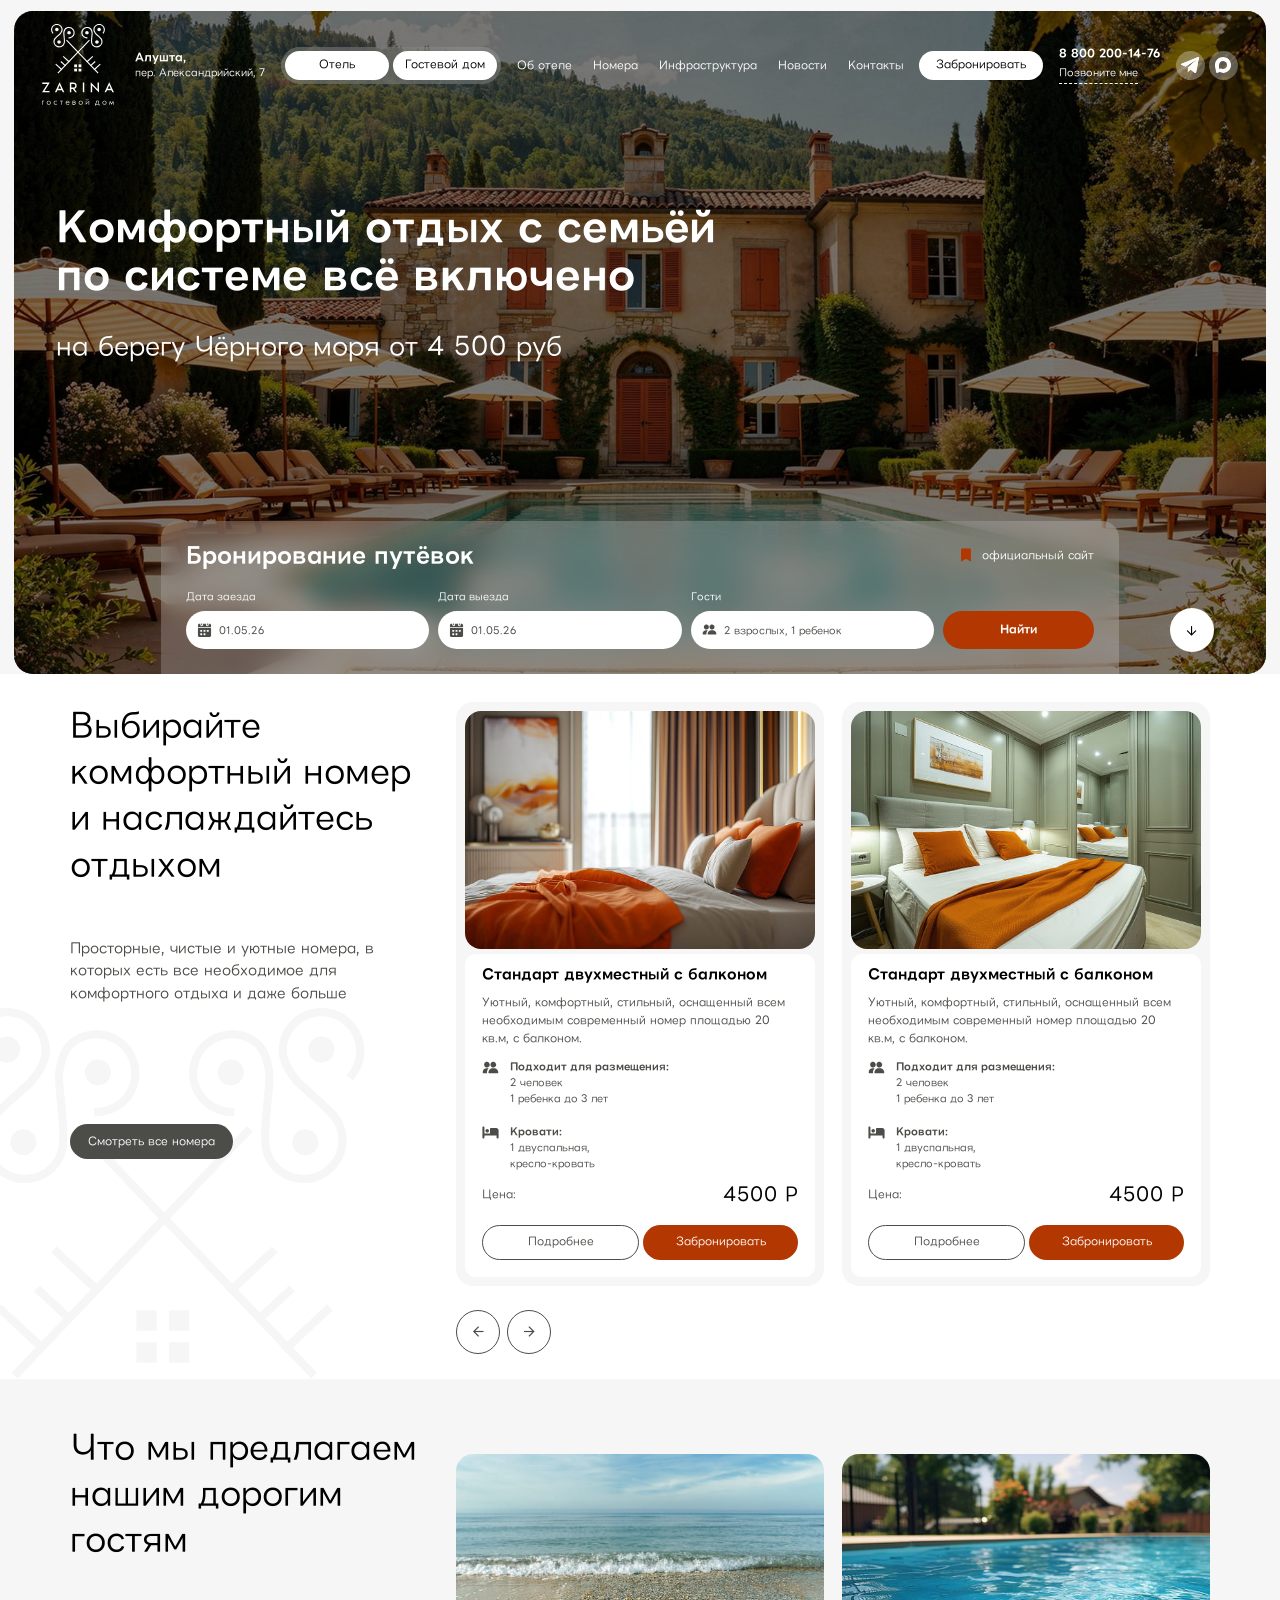
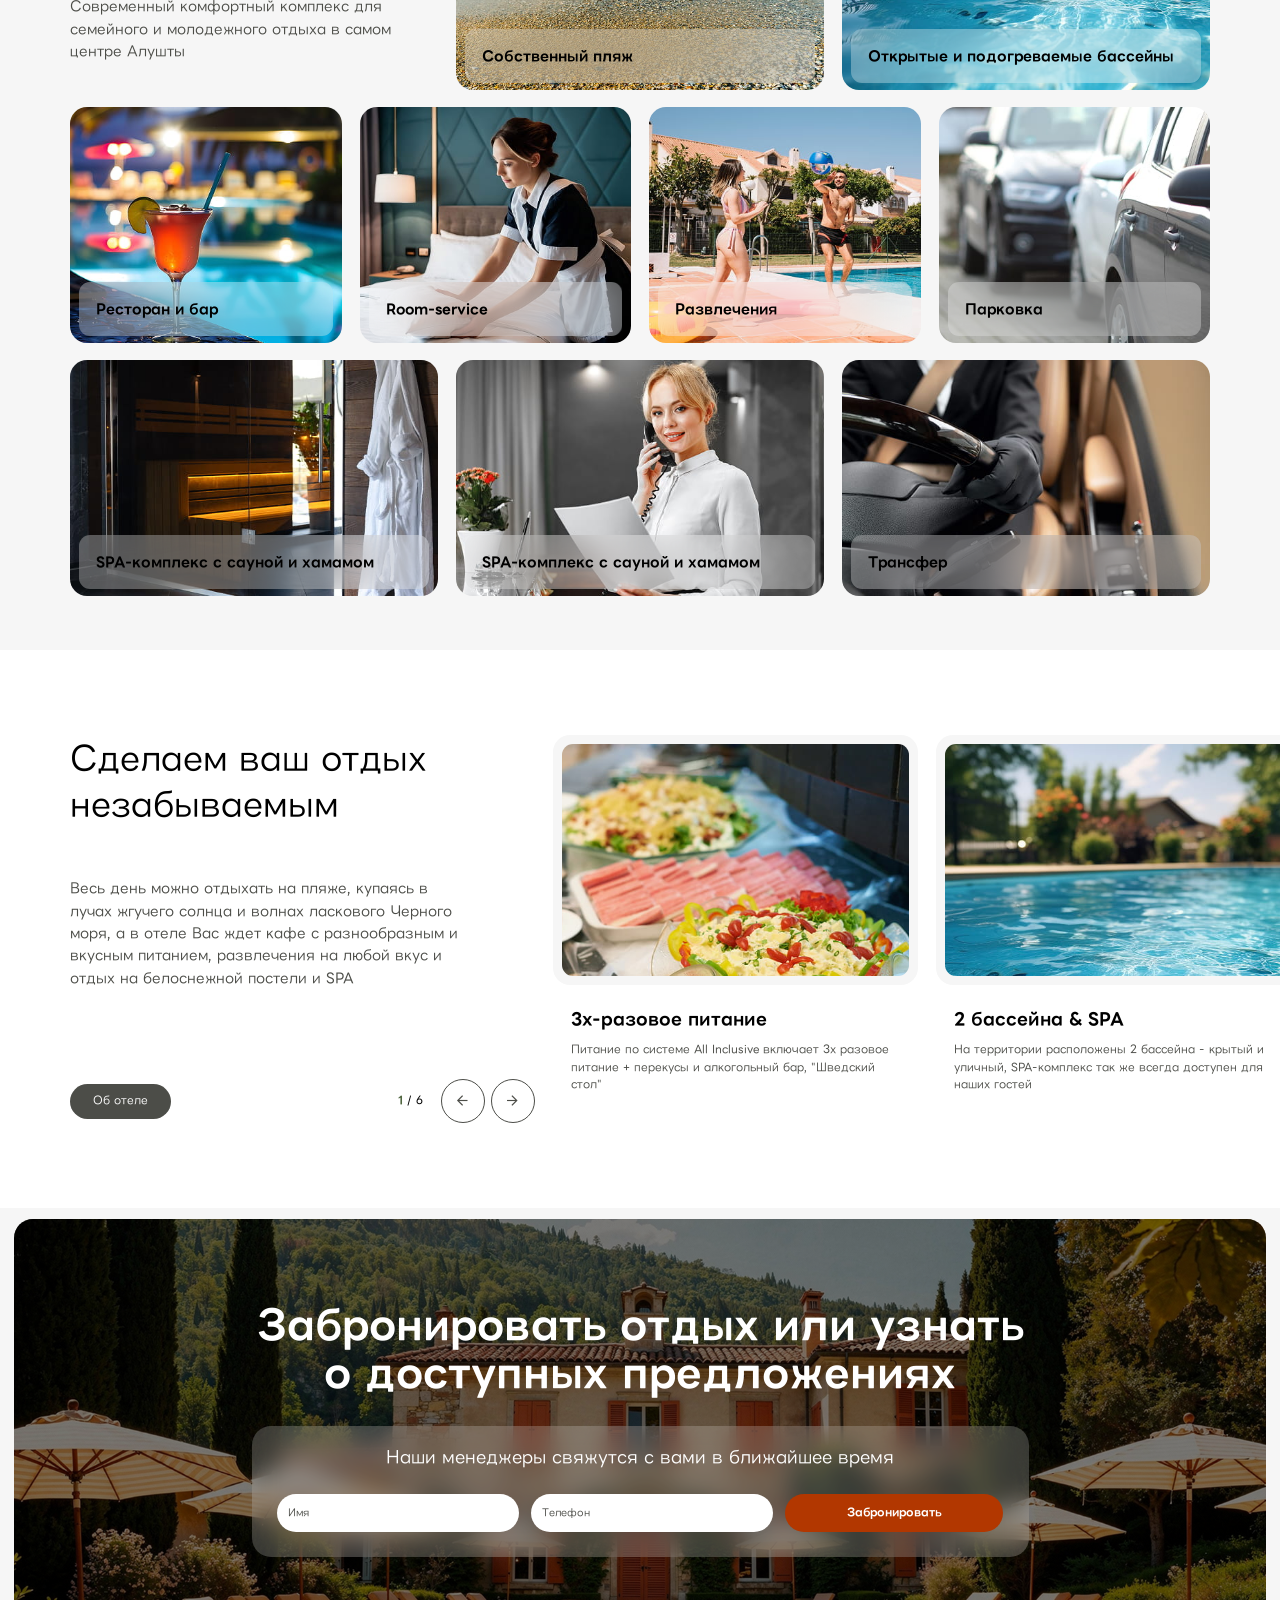
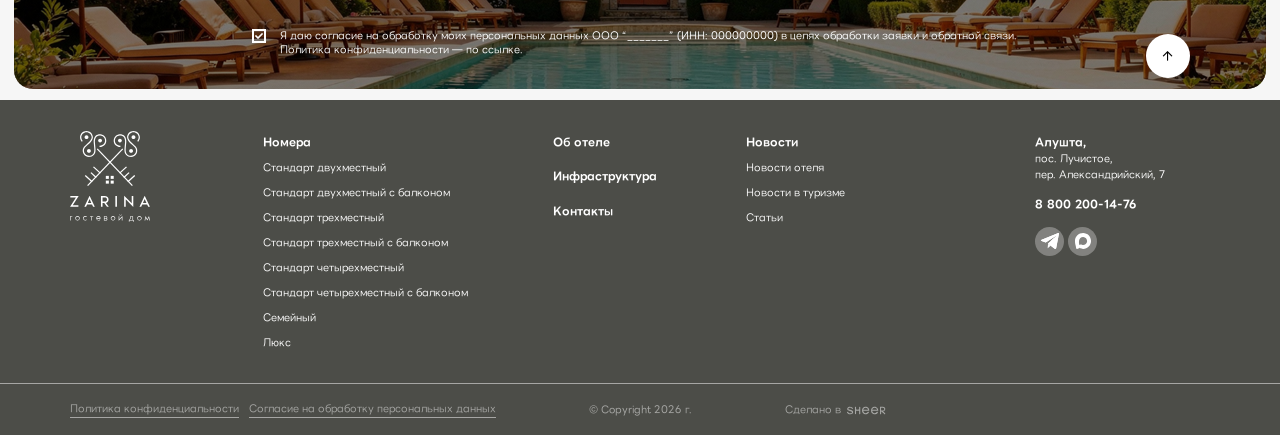
==== index.html @ 9d31c181 "Add files via upload" ====
<!DOCTYPE html>
<!--[if lt IE 7]><html lang="ru" class="lt-ie9 lt-ie8 lt-ie7"><![endif]-->
<!--[if IE 7]><html lang="ru" class="lt-ie9 lt-ie8"><![endif]-->
<!--[if IE 8]><html lang="ru" class="lt-ie9"><![endif]-->
<!--[if gt IE 8]><!-->
<html lang="ru">
<!--<![endif]-->
<head>
	<meta charset="utf-8" />
	<title>Заголовок</title>
	<meta http-equiv="X-UA-Compatible" content="IE=edge" />
	<meta name="viewport" content="width=device-width, initial-scale=1, maximum-scale=1">
	<meta name="format-detection" content="telephone=no" />
	<link rel="shortcut icon" href="favicon.png" />
	<link rel="stylesheet" href="libs/bootstrap/bootstrap-grid.css" />
	<link rel="stylesheet" href="libs/fontawesome-free-5.12.0-web/css/all.min.css" />
	<link rel="stylesheet" href="libs/fancybox-master/dist/jquery.fancybox.min.css" />
	<link rel="stylesheet" href="libs/datetimepicker/jquery.datetimepicker.min.css" />
	<link rel="stylesheet" href="libs/slick-1.5.9/slick/slick.css" />
	<link rel="stylesheet" href="css/fonts.css" />
	<link rel="stylesheet" href="css/main.css?ver=1.1" />
	<link rel="stylesheet" href="css/media.css?ver=1.1" />
</head>
<body>

	<div class="wrapper">

		<header class="header default">
			<div class="container-fluid">
				<div class="header__wrapper">
					<div class="sandwich">
						<div class="sw-topper"></div>
						<div class="sw-bottom"></div>
						<div class="sw-footer"></div>
					</div>
					<div class="header__left">
						<a href="#" class="logo">
							<img src="img/logo.svg" alt="alt">
						</a>
						<div class="header__location"><strong>Алушта,</strong> пер. Александрийский, 7</div>
					</div>
					<div class="header__buttons">
						<a href="#" class="btn-main btn-main--light">Отель</a>
						<a href="#" class="btn-main btn-main--light">Гостевой дом</a>
					</div>
					<nav class="menu">
						<ul class="menu__list">
							<li><a href="#">Об отеле</a></li>
							<li><a href="#">Номера</a></li>
							<li><a href="#">Инфраструктура</a></li>
							<li><a href="#">Новости</a></li>
							<li><a href="#">Контакты</a></li>
						</ul>
					</nav>
					<a href="#" class="btn-main btn-main--light">Забронировать</a>
					<div class="header__contacts">
						<a href="tel:+88002001476" class="phone-main">8 800 200-14-76</a>
						<a href="#" class="link-page">Позвоните мне</a>
					</div>
					<ul class="socials-list">
						<li><a href="#" target="_blank"><img src="img/tg.svg" alt="alt"></a></li>
						<li><a href="#" target="_blank"><img src="img/max.svg" alt="alt"></a></li>
					</ul>
					<a href="tel:+88002001476" class="phone-mobile"><i class="fal fa-phone-alt"></i></a>
				</div>
			</div>
			<div class="menu-mobile">
				<div class="header__buttons">
					<a href="#" class="btn-main btn-main--light">Отель</a>
					<a href="#" class="btn-main btn-main--light">Гостевой дом</a>
				</div>
				<nav class="menu">
					<ul class="menu__list">
						<li><a href="#">Об отеле</a></li>
						<li><a href="#">Номера</a></li>
						<li><a href="#">Инфраструктура</a></li>
						<li><a href="#">Новости</a></li>
						<li><a href="#">Контакты</a></li>
					</ul>
				</nav>
				<a href="#" class="btn-main">Забронировать</a>
				<div class="header__contacts">
					<a href="tel:+88002001476" class="phone-main">8 800 200-14-76</a>
					<a href="#" class="link-page">Позвоните мне</a>
				</div>
				<ul class="socials-list">
					<li><a href="#" target="_blank"><img src="img/tg.svg" alt="alt"></a></li>
					<li><a href="#" target="_blank"><img src="img/max.svg" alt="alt"></a></li>
				</ul>
				<div class="header__location"><strong>Алушта,</strong> пер. Александрийский, 7</div>
			</div>
		</header>

		<section class="billbord">
			<div class="container-fluid">
				<div class="billbord__content">
					<h1 class="billbord__title">Комфортный отдых с семьёй по системе всё включено</h1>
					<h2 class="billbord__descr">на берегу Чёрного моря от 4 500 руб</h2>
				</div>
			</div>
			<div class="form-booking">
				<div class="form-booking__head">
					<div class="form-booking__title">Бронирование путёвок</div>
					<div class="form-booking__official"><i class="fas fa-bookmark"></i> официальный сайт</div>
				</div>
				<form>
					<div class="form-booking__line">
						<div class="item-form item-form--date">
							<div class="item-form__title">Дата заезда</div>
							<input type="text" id="date-start" placeholder="01.05.26">
						</div>
						<div class="item-form item-form--date">
							<div class="item-form__title">Дата выезда</div>
							<input type="text" id="date-end" placeholder="01.05.26">
						</div>
						<div class="item-form item-form--people">
							<div class="item-form__title">Гости</div>
							<input type="text" placeholder="2 взрослых, 1 ребенок">
						</div>
						<input type="submit" class="btn-main" value="Найти">
					</div>
				</form>
				<div class="scroll-down"><i class="far fa-arrow-down"></i></div>
			</div>
		</section>

		<section class="catalog">
			<div class="container">
				<div class="row">
					<div class="col-lg-4">
						<h2 class="title-section">Выбирайте комфортный номер и наслаждайтесь отдыхом</h2>
						<div class="descr-section">Просторные, чистые и уютные номера, в которых есть все необходимое для комфортного отдыха и даже больше</div>
						<a href="#" class="btn-main btn-main--dark">Смотреть все номера</a>
					</div>
					<div class="col-lg-8">
						<div class="slider-catalog">
							<div>
								<div class="item-catalog">
									<a href="#" class="item-catalog__image">
										<img src="img/catalog1.jpg" alt="alt">
									</a>
									<div class="item-catalog__content">
										<a href="#" class="item-catalog__title">Стандарт двухместный с балконом</a>
										<div class="item-catalog__text">
											<p>Уютный, комфортный, стильный, оснащенный всем необходимым современный номер площадью 20 кв.м, с балконом. </p>
										</div>
										<div class="properties">
											<div class="properties__item">
												<div class="properties__item-icon">
													<img src="img/people.svg" alt="alt">
												</div>
												<div class="properties__item-content">
													<p><strong>Подходит для размещения:</strong></p>
													<p>2 человек</p>
													<p>1 ребенка до 3 лет</p>
												</div>
											</div>
											<div class="properties__item">
												<div class="properties__item-icon">
													<img src="img/bed.svg" alt="alt">
												</div>
												<div class="properties__item-content">
													<p><strong>Кровати:</strong></p>
													<p>1 двуспальная, кресло-кровать</p>
												</div>
											</div>
										</div>
										<div class="item-catalog__prices">
											<p>Цена:</p>
											<div class="price-main">4500 Р</div>
										</div>
										<div class="item-catalog__buttons">
											<a href="#" class="btn-main btn-main--border">Подробнее</a>
											<a href="#" class="btn-main">Забронировать</a>
										</div>
									</div>
								</div>
							</div>
							<div>
								<div class="item-catalog">
									<a href="#" class="item-catalog__image">
										<img src="img/catalog2.jpg" alt="alt">
									</a>
									<div class="item-catalog__content">
										<a href="#" class="item-catalog__title">Стандарт двухместный с балконом</a>
										<div class="item-catalog__text">
											<p>Уютный, комфортный, стильный, оснащенный всем необходимым современный номер площадью 20 кв.м, с балконом. </p>
										</div>
										<div class="properties">
											<div class="properties__item">
												<div class="properties__item-icon">
													<img src="img/people.svg" alt="alt">
												</div>
												<div class="properties__item-content">
													<p><strong>Подходит для размещения:</strong></p>
													<p>2 человек</p>
													<p>1 ребенка до 3 лет</p>
												</div>
											</div>
											<div class="properties__item">
												<div class="properties__item-icon">
													<img src="img/bed.svg" alt="alt">
												</div>
												<div class="properties__item-content">
													<p><strong>Кровати:</strong></p>
													<p>1 двуспальная, кресло-кровать</p>
												</div>
											</div>
										</div>
										<div class="item-catalog__prices">
											<p>Цена:</p>
											<div class="price-main">4500 Р</div>
										</div>
										<div class="item-catalog__buttons">
											<a href="#" class="btn-main btn-main--border">Подробнее</a>
											<a href="#" class="btn-main">Забронировать</a>
										</div>
									</div>
								</div>
							</div>
							<div>
								<div class="item-catalog">
									<a href="#" class="item-catalog__image">
										<img src="img/catalog1.jpg" alt="alt">
									</a>
									<div class="item-catalog__content">
										<a href="#" class="item-catalog__title">Стандарт двухместный с балконом</a>
										<div class="item-catalog__text">
											<p>Уютный, комфортный, стильный, оснащенный всем необходимым современный номер площадью 20 кв.м, с балконом. </p>
										</div>
										<div class="properties">
											<div class="properties__item">
												<div class="properties__item-icon">
													<img src="img/people.svg" alt="alt">
												</div>
												<div class="properties__item-content">
													<p><strong>Подходит для размещения:</strong></p>
													<p>2 человек</p>
													<p>1 ребенка до 3 лет</p>
												</div>
											</div>
											<div class="properties__item">
												<div class="properties__item-icon">
													<img src="img/bed.svg" alt="alt">
												</div>
												<div class="properties__item-content">
													<p><strong>Кровати:</strong></p>
													<p>1 двуспальная, кресло-кровать</p>
												</div>
											</div>
										</div>
										<div class="item-catalog__prices">
											<p>Цена:</p>
											<div class="price-main">4500 Р</div>
										</div>
										<div class="item-catalog__buttons">
											<a href="#" class="btn-main btn-main--border">Подробнее</a>
											<a href="#" class="btn-main">Забронировать</a>
										</div>
									</div>
								</div>
							</div>
							<div>
								<div class="item-catalog">
									<a href="#" class="item-catalog__image">
										<img src="img/catalog2.jpg" alt="alt">
									</a>
									<div class="item-catalog__content">
										<a href="#" class="item-catalog__title">Стандарт двухместный с балконом</a>
										<div class="item-catalog__text">
											<p>Уютный, комфортный, стильный, оснащенный всем необходимым современный номер площадью 20 кв.м, с балконом. </p>
										</div>
										<div class="properties">
											<div class="properties__item">
												<div class="properties__item-icon">
													<img src="img/people.svg" alt="alt">
												</div>
												<div class="properties__item-content">
													<p><strong>Подходит для размещения:</strong></p>
													<p>2 человек</p>
													<p>1 ребенка до 3 лет</p>
												</div>
											</div>
											<div class="properties__item">
												<div class="properties__item-icon">
													<img src="img/bed.svg" alt="alt">
												</div>
												<div class="properties__item-content">
													<p><strong>Кровати:</strong></p>
													<p>1 двуспальная, кресло-кровать</p>
												</div>
											</div>
										</div>
										<div class="item-catalog__prices">
											<p>Цена:</p>
											<div class="price-main">4500 Р</div>
										</div>
										<div class="item-catalog__buttons">
											<a href="#" class="btn-main btn-main--border">Подробнее</a>
											<a href="#" class="btn-main">Забронировать</a>
										</div>
									</div>
								</div>
							</div>
						</div>
					</div>
				</div>
			</div>
		</section>

		<section class="services">
			<div class="container">
				<div class="row row--main">
					<div class="col-lg-4">
						<h2 class="title-section">Что мы предлагаем нашим дорогим гостям</h2>
						<div class="descr-section">Современный комфортный комплекс для семейного и молодежного отдыха в самом центре Алушты</div>
					</div>
					<div class="col-lg-4">
						<div class="item-service">
							<div class="item-service__image">
								<img src="img/service1.jpg" alt="alt">
							</div>
							<div class="item-service__content">
								<div class="item-service__title">Собственный пляж</div>
								<div class="item-service__text">
									<p>Отель расположен на первой береговой линии и имеет благоустроенный пляж, на котором вы найдете всё для комфортного отдыха: зонтики, шезлонги, душ, туалеты, раздевалки, Wi-Fi, трансфер до пляжа</p>
								</div>
							</div>
						</div>
					</div>
					<div class="col-lg-4">
						<div class="item-service">
							<div class="item-service__image">
								<img src="img/service2.jpg" alt="alt">
							</div>
							<div class="item-service__content">
								<div class="item-service__title">Открытые и подогреваемые бассейны</div>
								<div class="item-service__text">
									<p>Отель расположен на первой береговой линии и имеет благоустроенный пляж, на котором вы найдете всё для комфортного отдыха: зонтики, шезлонги, душ, туалеты, раздевалки, Wi-Fi, трансфер до пляжа</p>
								</div>
							</div>
						</div>
					</div>
					<div class="col-lg-3">
						<div class="item-service">
							<div class="item-service__image">
								<img src="img/service3.jpg" alt="alt">
							</div>
							<div class="item-service__content">
								<div class="item-service__title">Ресторан и бар</div>
								<div class="item-service__text">
									<p>Отель расположен на первой береговой линии и имеет благоустроенный пляж, на котором вы найдете всё для комфортного отдыха: зонтики, шезлонги, душ, туалеты, раздевалки, Wi-Fi, трансфер до пляжа</p>
								</div>
							</div>
						</div>
					</div>
					<div class="col-lg-3">
						<div class="item-service">
							<div class="item-service__image">
								<img src="img/service4.jpg" alt="alt">
							</div>
							<div class="item-service__content">
								<div class="item-service__title">Room-service</div>
								<div class="item-service__text">
									<p>Отель расположен на первой береговой линии и имеет благоустроенный пляж, на котором вы найдете всё для комфортного отдыха: зонтики, шезлонги, душ, туалеты, раздевалки, Wi-Fi, трансфер до пляжа</p>
								</div>
							</div>
						</div>
					</div>
					<div class="col-lg-3">
						<div class="item-service">
							<div class="item-service__image">
								<img src="img/service5.jpg" alt="alt">
							</div>
							<div class="item-service__content">
								<div class="item-service__title">Развлечения</div>
								<div class="item-service__text">
									<p>Отель расположен на первой береговой линии и имеет благоустроенный пляж, на котором вы найдете всё для комфортного отдыха: зонтики, шезлонги, душ, туалеты, раздевалки, Wi-Fi, трансфер до пляжа</p>
								</div>
							</div>
						</div>
					</div>
					<div class="col-lg-3">
						<div class="item-service">
							<div class="item-service__image">
								<img src="img/service6.jpg" alt="alt">
							</div>
							<div class="item-service__content">
								<div class="item-service__title">Парковка</div>
								<div class="item-service__text">
									<p>Отель расположен на первой береговой линии и имеет благоустроенный пляж, на котором вы найдете всё для комфортного отдыха: зонтики, шезлонги, душ, туалеты, раздевалки, Wi-Fi, трансфер до пляжа</p>
								</div>
							</div>
						</div>
					</div>
					<div class="col-lg-4">
						<div class="item-service">
							<div class="item-service__image">
								<img src="img/service7.jpg" alt="alt">
							</div>
							<div class="item-service__content">
								<div class="item-service__title">SPA-комплекс с сауной и хамамом</div>
								<div class="item-service__text">
									<p>Отель расположен на первой береговой линии и имеет благоустроенный пляж, на котором вы найдете всё для комфортного отдыха: зонтики, шезлонги, душ, туалеты, раздевалки, Wi-Fi, трансфер до пляжа</p>
								</div>
							</div>
						</div>
					</div>
					<div class="col-lg-4">
						<div class="item-service">
							<div class="item-service__image">
								<img src="img/service8.jpg" alt="alt">
							</div>
							<div class="item-service__content">
								<div class="item-service__title">SPA-комплекс с сауной и хамамом</div>
								<div class="item-service__text">
									<p>Отель расположен на первой береговой линии и имеет благоустроенный пляж, на котором вы найдете всё для комфортного отдыха: зонтики, шезлонги, душ, туалеты, раздевалки, Wi-Fi, трансфер до пляжа</p>
								</div>
							</div>
						</div>
					</div>
					<div class="col-lg-4">
						<div class="item-service">
							<div class="item-service__image">
								<img src="img/service9.jpg" alt="alt">
							</div>
							<div class="item-service__content">
								<div class="item-service__title">Трансфер</div>
								<div class="item-service__text">
									<p>Отель расположен на первой береговой линии и имеет благоустроенный пляж, на котором вы найдете всё для комфортного отдыха: зонтики, шезлонги, душ, туалеты, раздевалки, Wi-Fi, трансфер до пляжа</p>
								</div>
							</div>
						</div>
					</div>
				</div>
			</div>
		</section>

		<section class="about">
			<div class="container">
				<div class="row">
					<div class="col-lg-5">
						<div class="about__content">
							<h2 class="title-section">Сделаем ваш отдых незабываемым</h2>
							<div class="descr-section">Весь день можно отдыхать на пляже, купаясь в лучах жгучего солнца и волнах ласкового Черного моря, а в отеле Вас ждет кафе с разнообразным и вкусным питанием, развлечения на любой вкус и отдых на белоснежной постели и SPA</div>
						</div>
						<div class="about__bottom">
							<a href="#" class="btn-main btn-main--dark">Об отеле</a>
							<div class="slider-count-about"></div>
							<div class="slider-controls-about"></div>
						</div>
					</div>
					<div class="col-lg-7">
						<div class="slider-about">
							<div>
								<div class="item-about">
									<div class="item-about__top">
										<div class="item-about__image">
											<img src="img/about1.jpg" alt="alt">
										</div>
									</div>
									<div class="item-about__content">
										<div class="item-about__title">3х-разовое питание</div>
										<p>Питание по системе All Inclusive включает 3х разовое питание + перекусы и алкогольный бар, "Шведский стол"</p>
									</div>
								</div>
							</div>
							<div>
								<div class="item-about">
									<div class="item-about__top">
										<div class="item-about__image">
											<img src="img/about2.jpg" alt="alt">
										</div>
									</div>
									<div class="item-about__content">
										<div class="item-about__title">2 бассейна & SPA</div>
										<p>На территории расположены 2 бассейна - крытый и уличный, SPA-комплекс так же всегда доступен для наших гостей</p>
									</div>
								</div>
							</div>
							<div>
								<div class="item-about">
									<div class="item-about__top">
										<div class="item-about__image">
											<img src="img/about1.jpg" alt="alt">
										</div>
									</div>
									<div class="item-about__content">
										<div class="item-about__title">3х-разовое питание</div>
										<p>Питание по системе All Inclusive включает 3х разовое питание + перекусы и алкогольный бар, "Шведский стол"</p>
									</div>
								</div>
							</div>
							<div>
								<div class="item-about">
									<div class="item-about__top">
										<div class="item-about__image">
											<img src="img/about2.jpg" alt="alt">
										</div>
									</div>
									<div class="item-about__content">
										<div class="item-about__title">2 бассейна & SPA</div>
										<p>На территории расположены 2 бассейна - крытый и уличный, SPA-комплекс так же всегда доступен для наших гостей</p>
									</div>
								</div>
							</div>
							<div>
								<div class="item-about">
									<div class="item-about__top">
										<div class="item-about__image">
											<img src="img/about1.jpg" alt="alt">
										</div>
									</div>
									<div class="item-about__content">
										<div class="item-about__title">3х-разовое питание</div>
										<p>Питание по системе All Inclusive включает 3х разовое питание + перекусы и алкогольный бар, "Шведский стол"</p>
									</div>
								</div>
							</div>
							<div>
								<div class="item-about">
									<div class="item-about__top">
										<div class="item-about__image">
											<img src="img/about2.jpg" alt="alt">
										</div>
									</div>
									<div class="item-about__content">
										<div class="item-about__title">2 бассейна & SPA</div>
										<p>На территории расположены 2 бассейна - крытый и уличный, SPA-комплекс так же всегда доступен для наших гостей</p>
									</div>
								</div>
							</div>
						</div>
					</div>
				</div>
			</div>
		</section>

		<section class="consultation">
			<div class="container">
				<div class="consultation__content">
					<h2 class="consultation__title">Забронировать отдых или узнать о доступных предложениях</h2>
					<form>
						<div class="consultation__form">
							<div class="consultation__form-title">Наши менеджеры свяжутся с вами в ближайшее время</div>
							<div class="consultation__form-line">
								<div class="item-form">
									<input type="text" placeholder="Имя" required>
								</div>
								<div class="item-form">
									<input type="tel" placeholder="Телефон" class="input-phone" inputmode="numeric" required>
								</div>
								<input type="submit" value="Забронировать" class="btn-main">
							</div>
						</div>
						<div class="checkbox">
							<label>
								<input type="checkbox" checked required />
								<span>Я даю согласие на обработку моих персональных данных ООО “_______” (ИНН: 000000000) в целях обработки заявки и обратной связи. Политика конфиденциальности — <a href="#">по ссылке</a>.</span>
							</label>
						</div>
					</form>
				</div>
			</div>
			<div class="scroll-up"><i class="far fa-arrow-up"></i></div>
		</section>

		<footer class="footer">
			<div class="container">
				<div class="row">
					<div class="col-lg-2">
						<a href="#" class="logo">
							<img src="img/logo.svg" alt="alt">
						</a>
					</div>
					<div class="col-lg-3">
						<div class="footer__title">Номера <i class="far fa-chevron-down"></i></div>
						<div class="footer__content">
							<ul class="footer__nav">
								<li><a href="#">Стандарт двухместный</a></li>
								<li><a href="#">Стандарт двухместный с балконом</a></li>
								<li><a href="#">Стандарт трехместный</a></li>
								<li><a href="#">Стандарт трехместный с балконом</a></li>
								<li><a href="#">Стандарт четырехместный</a></li>
								<li><a href="#">Стандарт четырехместный с балконом</a></li>
								<li><a href="#">Семейный</a></li>
								<li><a href="#">Люкс</a></li>
							</ul>
						</div>
					</div>
					<div class="col-lg-2">
						<ul class="footer__nav footer__nav--big">
							<li><a href="#">Об отеле</a></li>
							<li><a href="#">Инфраструктура</a></li>
							<li><a href="#">Контакты</a></li>
						</ul>
					</div>
					<div class="col-lg-3">
						<div class="footer__title">Новости <i class="far fa-chevron-down"></i></div>
						<div class="footer__content">
							<ul class="footer__nav">
								<li><a href="#">Новости отеля</a></li>
								<li><a href="#">Новости в туризме</a></li>
								<li><a href="#">Статьи</a></li>
							</ul>
						</div>
					</div>
					<div class="col-lg-2">
						<div class="footer__location"><strong>Алушта,</strong> пос. Лучистое, <br>пер. Александрийский, 7</div>
						<a href="tel:+88002001476" class="phone-main">8 800 200-14-76</a>
						<ul class="socials-list">
							<li><a href="#" target="_blank"><img src="img/tg.svg" alt="alt"></a></li>
							<li><a href="#" target="_blank"><img src="img/max.svg" alt="alt"></a></li>
						</ul>
					</div>
				</div>
			</div>
			<div class="footer__bottom">
				<div class="container">
					<div class="footer__wrapper">
						<div class="footer__links">
							<a href="#">Политика конфиденциальности</a>
							<a href="#">Согласие на обработку персональных данных</a>
						</div>
						<div class="copyright">© Copyright 2026 г.</div>
						<div class="create">Сделано в <a href="#" target="_blank"><img src="img/sheer.svg" alt="alt"></a></div>
					</div>
				</div>
			</div>
		</footer>
		
	</div>

	<script src="libs/jquery/jquery-3.6.0.min.js"></script>
	<script src="libs/fancybox-master/dist/jquery.fancybox.min.js"></script>
	<script src="libs/slick-1.5.9/slick/slick.min.js"></script>
	<script src="libs/datetimepicker/jquery.datetimepicker.full.min.js"></script>
	<script src="libs/mask/jquery.maskedinput.js"></script>
	<script src="js/common.js?ver=1.1"></script>
	<!-- Yandex.Metrika counter --><!-- /Yandex.Metrika counter -->
	<!-- Google Analytics counter --><!-- /Google Analytics counter -->
</body>
</html>
---- css/fonts.css ----
@font-face {
    font-family: 'LINE Seed JP';
    src: local('LINE Seed JP Regular'), local('LINE-Seed-JP-Regular'),
        url('../fonts/LINESeedJP-Regular.woff2') format('woff2'),
        url('../fonts/LINESeedJP-Regular.woff') format('woff'),
        url('../fonts/LINESeedJP-Regular.ttf') format('truetype');
    font-weight: 400;
    font-style: normal;
  }
  @font-face {
    font-family: 'LINE Seed JP';
    src: local('LINE Seed JP Bold'), local('LINE-Seed-JP-Bold'),
        url('../fonts/LINESeedJP-Bold.woff2') format('woff2'),
        url('../fonts/LINESeedJP-Bold.woff') format('woff'),
        url('../fonts/LINESeedJP-Bold.ttf') format('truetype');
    font-weight: 700;
    font-style: normal;
  }
---- css/main.css ----
*::-webkit-input-placeholder {
	color: #4c4d48;
	opacity: 1;
}
*:-moz-placeholder {
	color: #4c4d48;
	opacity: 1;
}
*::-moz-placeholder {
	color: #4c4d48;
	opacity: 1;
}
*:-ms-input-placeholder {
	color: #4c4d48;
	opacity: 1;
}

body {
	 font-family: 'LINE Seed JP';
font-size: 16px;
line-height: 160%;
color: #4c4d48;
	overflow-x: hidden;
	margin: 0;
background: #f6f6f6;
}
button {
	cursor: pointer;
}
button, input, optgroup, select, textarea {
	font-family: inherit;
}
input {
-webkit-appearance: none;
-moz-appearance: none;
appearance: none;
}
button,
textarea,
input.text,
input[type="text"],
input[type="button"],
input[type="submit"] {
  -webkit-appearance: none;
}
*:link, 
*:visited, 
*:hover, 
*:focus,
*:active {
	outline: 0;
	-webkit-tap-highlight-color: transparent;
}
a, button, input, img {
	transition: all 0.3s;
}
h1,h2,h3,h4,h5,h6 {
	padding: 0;
	margin: 0;
	font-weight: normal;
}
.wrapper {
	overflow: hidden;
}
a {
	text-decoration: none;
	outline: none;
}
* {
	outline: none !important;
}
ul {
	padding: 0;
	margin: 0;
}
ul li {
	list-style-type: none;
	outline: none;
}
img {
	outline: none;
	display: block;
}
p {
	padding: 0;
	margin: 0;
}
form {
	margin: 0;
}

body {
	font-size: 16px;
}
.header {
	padding-top: 34px;
	font-size: 14px;
	line-height: 160%;
	position: fixed;
	top: 0;
	left: 0;
	width: 100%;
	z-index: 500;
	transition: all 0.3s;
	color: #fff;
}
.header.fixed {
	padding: 15px 0;
	background: #f6f6f6;
	color: #000;
}
.header.fixed .socials-list a {
	background: rgba(0, 0, 0, 0.3);
}
.header.fixed .header__buttons {
	background: rgba(0, 0, 0, 0.3);
}
.header.fixed .logo img {
width: 80px;
  filter: brightness(0%);
}
.header.fixed .menu__list a::after {
	background: #000;
}
.header.fixed .link-page {
	border-color: #000;
}
.logo img {
	width: 104px;
}
.header__wrapper {
	display: flex;
	align-items: center;
	justify-content: space-between;
}
.menu__list {
	padding-top: 10px;
	gap: 30px;
	display: flex;
	align-items: center;
}
.menu__list a {
	padding-bottom: 10px;
	display: block;
	position: relative;
	color: inherit;
}
.menu__list a::after {
	position: absolute;
	display: block;
	content: " ";
	bottom: 0;
	left: 0;
	right: 0;
	margin: 0 auto;
	background: #fff;
	width: 6px;
	height: 6px;
	border-radius: 50%;
	opacity: 0;
	transition: all 0.3s;
}
.menu__list,
.header__location strong {
	font-size: 16px;
}
.header__location strong {
	display: block;
}
.header__left {
	gap: 30px;
	display: flex;
	align-items: center;
}
.btn-main.btn-main--light {
	background: #fff;
	color: #000;
	font-weight: 400;
}
.header .btn-main {
	height: 42px;
	padding: 0 24px;
}
.header__buttons {
	padding: 6px;
	gap: 6px;
	display: inline-flex;
	align-items: center;
	backdrop-filter: blur(12.5px);
background: rgba(255, 255, 255, 0.2);
border-radius: 80px;
}
.header .header__buttons .btn-main {
	padding: 0 16px;
	min-width: 150px;
}
.link-page {
	padding-bottom: 4px;
	line-height: 140%;
	color: inherit;
	border-bottom: 1px dashed #fff;
	display: inline-block;
}
.header__contacts {
	gap: 6px;
	display: flex;
	flex-direction: column;
	align-items: flex-start;
}

.billbord {
    min-height: 920px;
    margin: 0 20px;
    padding-top: 255px;
    margin-top: 16px;
    border-radius: 28px;
	color: #fff;
	background-image: url(../img/billbord.jpg);
	background-repeat: no-repeat;
	background-position: center;
	background-size: cover;
	position: relative;
	z-index: 1;
}
.billbord::before {
	position: absolute;
	display: block;
	content: " ";
	top: 0;
	left: 0;
	width: 100%;
	height: 100%;
	z-index: -1;
	pointer-events: none;
	border-radius: 28px;
	background: #000;
	opacity: 0.5;
}
.container-fluid {
	padding: 0 60px;
}
.consultation__title,
.billbord__title {
	font-size: 58px;
	margin-bottom: 43px;
line-height: 120%;
font-weight: 700;
}
.billbord__content {
	max-width: 1000px;
}
.billbord__descr {
	font-size: 36px;
line-height: 140%;
}
.form-booking {
	width: 1385px;
	padding: 28px 36px 36px;
	border-radius: 24px 24px 0 0;
	max-width: 100%;
	position: absolute;
	bottom: 0;
	left: 0;
	right: 0;
	margin: 0 auto;
	background: rgba(255, 255, 255, 0.2);
backdrop-filter: blur(12.5px);
z-index: 2;
}
.form-booking__head {
	margin-bottom: 28px;
	display: flex;
	align-items: center;
	justify-content: space-between;
}
.form-booking__title {
font-size: 32px;
line-height: 140%;
font-weight: 700;
}
.form-booking__official {
	gap: 17px;
	display: flex;
	align-items: center;
}
.form-booking__official i {
	font-size: 120%;
	color: #B23700;
}
.item-form {
	position: relative;
}
.item-form__title {
		font-size: 14px;
	margin-bottom: 10px;
line-height: 140%;
}
.item-form input,
.item-form textarea,
.item-form select {
	height: 56px;
	padding: 0 16px;
	border-radius: 60px;
	font-size: 14px;
line-height: 140%;
color: #4c4d48;
	width: 100%;
	background: #fff;
	font-family: 'LINE Seed JP';
	border: none;
}
.form-booking__line {
	gap: 12px;
	display: flex;
	align-items: flex-start;
}
.form-booking__line .item-form {
	flex: 1;
}
.btn-main {
	height: 56px;
	padding: 0 32px;
	font-size: 16px;
line-height: 160%;
color: #fff;
font-weight: 700;
border-radius: 60px;
background: #b23700;
font-family: 'LINE Seed JP';
border: none;
cursor: pointer;
transition: all 0.3s;
display: inline-flex;
align-items: center;
justify-content: center;
text-align: center;
}
.form-booking__line .btn-main {
	min-width: 218px;
	flex: none;
	align-self: flex-end;
}
.item-form--people input,
.item-form--date input {
	padding-left: 48px;
	background-repeat: no-repeat;
	background-position: 16px 48%;
	background-repeat: no-repeat;
	background-size: 22px;
}
.item-form--date input {
	background-image: url(../img/ic_calendar.svg);
}
.item-form--people input {
	background-image: url(../img/ic_people.svg);
}
.scroll-up,
.scroll-down {
	width: 64px;
	height: 64px;
	margin-left: 73px;
	bottom: 32px;
	left: 100%;
	position: absolute;
	background: #fff;
	color: #000;
	z-index: 10;
	display: flex;
	align-items: center;
	justify-content: center;
	cursor: pointer;
	border-radius: 50%;
	transition: all 0.3s;
}

.catalog {
	padding-top: 40px;
	padding-bottom: 36px;
	background-color: #fff;
	background-image: url(../img/bg_catalog.svg);
	background-repeat: no-repeat;
	background-position: left bottom;
	background-size: 528px auto;
}
.title-section {
	font-size: 48px;
line-height: 140%;
color: #000;
font-weight: 400;
}
.catalog .title-section {
	margin-bottom: 72px;
}
.descr-section {
	font-size: 20px;
line-height: 160%;
}
.catalog .descr-section {
	max-width: 500px;
}
.catalog .btn-main.btn-main--dark {
	padding: 0 24px;
	height: 50px;
	margin-top: 174px; 
}
.btn-main.btn-main--dark {
	background: #4c4d48;
	font-weight: 400;
	border: 1px solid transparent;
}
.slider-about:not(.slick-initialized) > *:not(:first-child),
.slider-catalog:not(.slick-initialized) > *:not(:first-child) {
  display: none;
}
.slider-about .slick-track,
.slider-catalog .slick-track {
  display: flex !important;
}
.slider-about .slick-slide,
.slider-catalog .slick-slide {
  height: inherit !important;
}
.slider-about .slick-slide,
.row > div,
.slider-catalog .slick-slide {
	padding: 0 12px;
}
.slider-about .slick-list,
.row,
.slider-catalog .slick-list {
	margin: 0 -12px;
}
.row.row--main > div {
	margin-bottom: 24px;
}
.row.row--main {
	margin-bottom: -24px;
}
.item-catalog {
	border-radius: 24px;
	padding: 12px;
	display: flex;
	flex-direction: column;
	align-items: flex-start;
	min-height: 100%;
	background: #f6f6f6;
}
.item-catalog__image {
	height: 345px;
	margin-bottom: 8px;
	border-radius: 16px;
	width: 100%;
	display: block;
}
.item-catalog__image img {
	width: 100%;
	height: 100%;
	object-fit: cover;
	border-radius: 16px;
}
.item-catalog__content {
	padding: 24px;
	padding-top: 12px;
	border-radius: 16px;
	background: #fff;
	width: 100%;
	flex: 1;
	display: flex;
	flex-direction: column;
	align-items: flex-start;
}
.item-catalog__title {
	font-size: 20px;
	margin-bottom: 12px;
line-height: 160%;
color: #000;
font-weight: 700;
	display: block;
}
.item-catalog__text {
	margin-bottom: 12px;
}
.properties {
	gap: 24px;
	padding-bottom: 12px;
	display: flex;
	align-items: flex-start;
	justify-content: space-between;
	flex-wrap: wrap;
	width: 100%;
}
.properties__item {
	gap: 16px;
	width: 277px;
	font-size: 14px;
	line-height: 160%;
	display: flex;
	align-items: flex-start;
	flex: none;
}
.properties__item-icon {
	width: 24px;
	height: 24px;
	display: flex;
	align-items: center;
	justify-content: center;
	flex: none;
}
.properties__item-icon img {
	width: 100%;
	height: auto;
}
.properties__item:nth-child(2) {
	width: 165px;
}
.item-catalog__prices {
	display: flex;
	align-items: center;
	justify-content: space-between;
	width: 100%;
}
.price-main {
	font-size: 28px;
line-height: 140%;
color: #000;
}
.item-catalog__buttons {
	padding-top: 24px;
	gap: 5px;
	width: 100%;
	display: flex;
	align-items: center;
	justify-content: space-between;
}
.item-catalog__buttons .btn-main {
	height: 50px;
	padding: 0 5px;
	font-weight: 400;
	flex: 1;
}
.btn-main.btn-main--border {
	border: 1px solid #4c4d48;
color: #4c4d48;
background: transparent;
}
.slick-arrow {
width: 64px;
height: 64px;
	font-size: 18px;
	border-radius: 50%;
	color: #4c4d48;
	border: 1px solid #4c4d48;
	top: 50%;
	position: absolute;
	transition: all 0.3s;
	cursor: pointer;
	-webkit-transform: translate(0, -50%);
    -ms-transform: translate(0, -50%);
    transform: translate(0, -50%);
	z-index: 2;
	background: #fff;
	display: flex;
	align-items: center;
	justify-content: center;
}
.slick-prev {
	left: 0;
}
.slick-next {
	right: 0;
}
.slider-catalog .slick-arrow {
	bottom: 0;
	top: auto;
	transform: none;
	left: 0;
	right: auto;
}
.slider-catalog .slick-next {
	left: 73px;
}
.slider-catalog {
	padding-bottom: 98px;
}

.services {
	padding-top: 109px;
	padding-bottom: 78px;
}
.services .title-section {
	margin-bottom: 48px;
	margin-top: -43px;
}
.item-service {
	height: 342px;
	padding: 10px 12px;
	display: flex;
	flex-direction: column;
	align-items: flex-end;
	position: relative;
	z-index: 1;
}
.item-service__image {
	width: 100%;
	height: 100%;
	position: absolute;
	top: 0;
	left: 0;
	z-index: -1;
	border-radius: 24px;
}
.item-service__image img {
	width: 100%;
	height: 100%;
	object-fit: cover;
	border-radius: 24px;
}
.item-service__content {
	padding: 24px;
	border-radius: 16px;
	backdrop-filter: blur(25px);
background: rgba(255, 255, 255, 0.3);
	width: 100%;
	margin-top: auto;
}
.item-service__title {
	font-size: 20px;
line-height: 140%;
color: #000;
font-weight: 700;
}
.item-service__text {
	max-height: 0;
	overflow: hidden;
	transition: all 0.3s;
}

.about {
	padding: 123px 0;
	background: #fff;
}
.about .title-section {
	margin-bottom: 72px;
}
.about__content {
	max-width: 561px;
}
.about__bottom {
	padding-top: 130px;
	gap: 27px;
	display: flex;
	align-items: center;
}
.about__bottom .btn-main {
	height: 50px;
	font-weight: 400;
}
.slider-about {
	margin-right: -130px;
}
.item-about {
	display: flex;
	flex-direction: column;
	align-items: flex-start;
	height: 100%;
	overflow: hidden;
}
.item-about__top {
	padding: 12px;
	height: 363px;
	margin-bottom: 3px;
	border-radius: 24px;
background: #f6f6f6;
flex: none;
width: 100%;
transition: all 0.6s;
display: flex;
}
.item-about__image {
	border-radius: 16px;
	display: block;
	width: 100%;
}
.item-about__image img {
	width: 100%;
	height: 100%;
	object-fit: cover;
	border-radius: 16px;
}
.item-about__content {
	padding: 26px;
	border-radius: 24px;
background: #fff;
	width: 100%;
	transition: 0.3s;
}
.item-about__title {
	font-size: 24px;
	margin-bottom: 12px;
line-height: 160%;
color: #000;
font-weight: 700;
}
.slider-count-about strong {
	color: #516741;
}
.slider-count-about {
	color: #000;
	margin-left: auto;
}
.slider-controls-about {
	gap: 9px;
	display: flex;
	align-items: center;
}
.slider-controls-about .slick-arrow {
	position: relative;
	top: 0;
	transform: none;
	margin: 0;
	bottom: 0;
	left: 0;
	right: 0;
}

.consultation {
	padding-top: 117px;
	padding-bottom: 47px;
	border-radius: 28px;
	margin: 16px 20px;
	margin-top: 0;
	color: #fff;
	background-image: url(../img/bg_consultation.jpg);
	background-repeat: no-repeat;
	background-position: center;
	background-size: cover;
	position: relative;
	z-index: 1;
}
.consultation::before {
	position: absolute;
	display: block;
	content: " ";
	top: 0;
	left: 0;
	width: 100%;
	height: 100%;
	z-index: -1;
	pointer-events: none;
	border-radius: 28px;
	background: #000;
	opacity: 0.5;
}
.consultation__title {
	text-align: center;
}
.consultation__content {
	max-width: 1125px;
	margin: 0 auto;
}
.consultation__form-line {
	gap: 18px;
	display: grid;
	grid-template-columns: 1fr 1fr 0.9fr;
}
.consultation__form {
	padding: 28px 36px 36px;
border-radius: 28px;
	backdrop-filter: blur(12.5px);
background: rgba(255, 255, 255, 0.2);
}
.consultation__form-title {
	font-size: 24px;
	margin-bottom: 36px;
	text-align: center;
line-height: 140%;
}
.checkbox {
font-size: 14px;
line-height: 140%;
color: #fff;
}
.checkbox a {
	color: inherit;
}
.checkbox label {
	gap: 20px;
	position: relative;
	display: flex;
	align-items: flex-start;
	cursor: pointer;
}
.checkbox label input {
	width: 20px;
	height: 20px;
	border: none;
	margin: 0;
	-webkit-appearance: none;
	-moz-appearance: none;
	appearance: none;
	border: 2px solid #fff;
	position: relative;
	flex: none;
	cursor: pointer;
}
.checkbox label input::before {
	position: absolute;
	top: 0px;
	left: 0px;
	width: 100%;
	height: 100%;
	content: "\f00c";
	display: -webkit-flex;
	display: -moz-flex;
	display: -ms-flex;
	display: -o-flex;
	display: flex;
	align-items: center;
	justify-content: center;
	-moz-osx-font-smoothing: grayscale;
	-webkit-font-smoothing: antialiased;
	font-style: normal;
	font-variant: normal;
	text-rendering: auto;
	line-height: 1;
	font-family: "Font Awesome 5 Pro";
	font-weight: 700;
	background-image: none;
	color: #fff;
	font-size: 11px;
	opacity: 0;
	transition: .2s;
}
.checkbox input:checked:before {
	opacity: 1;
}
.consultation .checkbox {
	margin-top: 105px;
}
.scroll-up {
	right: 110px;
	bottom: 15px;
	left: auto;
	margin: 0;
}

.footer {
	font-size: 14px;
	padding-top: 49px;
	line-height: 160%;
	color: #fff;
	background: #4c4d48;
}
.footer__title {
	font-size: 16px;
	margin-bottom: 12px;
line-height: 160%;
font-weight: 700;
}
.footer__nav li {
	margin-bottom: 12px;
}
.footer__nav li a {
	color: #fff;
	border-bottom: 1px transparent solid;
}
.footer__nav.footer__nav--big li {
	font-size: 16px;
	margin-bottom: 24px;
	line-height: 160%;
	font-weight: 700;
}
.footer .logo img {
	width: 116px;
}
.footer .logo {
	margin-top: -4px;
	display: inline-block;
	vertical-align: middle;
}
.footer__location strong {
	font-size: 16px;
	line-height: 160%;
	display: block;
	font-weight: 700;
}
.phone-main {
	font-size: 16px;
line-height: 140%;
font-weight: 700;
display: inline-block;
vertical-align: middle;
color: inherit;
}
.footer .phone-main {
	margin: 20px 0;
}
.socials-list {
	gap: 5px;
	display: flex;
	align-items: center;
}
.socials-list a {
	width: 42px;
	height: 42px;
	display: flex;
	align-items: center;
	justify-content: center;
	background: rgba(255, 255, 255, 0.3);
	border-radius: 50%;
}
.socials-list a img {
	max-width: 100%;
	height: auto;
}
.footer__bottom {
	padding: 24px 0;
	margin-top: 33px;
	color: rgba(255, 255, 255, 0.5);
	border-top: 1px solid rgba(255, 255, 255, 0.5);
}
.footer__wrapper {
	gap: 135px;
	display: flex;
	align-items: center;
}
.footer__links a {
	color: rgba(255, 255, 255, 0.5);
	border-bottom: 1px rgba(255, 255, 255, 0.5) solid;
}
.footer__links {
	gap: 15px;
	display: flex;
	align-items: center;
}
.create img {
	width: 57px;
	margin-left: 4px;
	display: inline-block;
	vertical-align: middle;
}
---- css/media.css ----
/*==========  Desktop First Method  ==========*/
@media only screen and (max-width : 1800px) {

    .container-fluid {
        padding: 0 40px;
    }
    .header__left {
        gap: 16px;
    }
    .logo img {
        width: 90px;
    }
    .menu__list {
        gap: 22px;
    }
}
@media only screen and (max-width : 1730px) {

    body {
        font-size: 13px;
    }
    .header {
        padding-top: 27px;
        font-size: 11px;
    }
    .logo img {
        width: 82px;
    }
    .menu__list {
        padding-top: 8px;
        gap: 24px;
    }
    .menu__list a {
        padding-bottom: 8px;
    }
    .menu__list,
    .header__location strong {
        font-size: 13px;
    }
    .header__left {
        gap: 24px;
    }
    .header .btn-main {
        height: 33px;
        padding: 0 19px;
    }
    .header__buttons {
        padding: 5px;
        gap: 5px;
        border-radius: 63px;
    }
    .header .header__buttons .btn-main {
        padding: 0 13px;
        min-width: 119px;
    }
    .link-page {
        padding-bottom: 3px;
    }
    .header__contacts {
        gap: 5px;
    }
    .billbord {
        min-height: 700px;
        margin: 0 16px;
        padding-top: 185px;
        margin-top: 13px;
        border-radius: 22px;
    }
    .billbord::before {
        border-radius: 22px;
    }
    .container-fluid {
        padding: 0 48px;
    }
    .consultation__title,
    .billbord__title {
        font-size: 46px;
        margin-bottom: 34px;
    }
    .billbord__content {
        max-width: 793px;
    }
    .billbord__descr {
        font-size: 29px;
    }
    .form-booking {
        width: 1098px;
        padding: 22px 29px 29px;
        border-radius: 19px 19px 0 0;
    }
    .form-booking__head {
        margin-bottom: 22px;
    }
    .form-booking__title {
        font-size: 25px;
    }
    .form-booking__official {
        gap: 13px;
    }
    .item-form__title {
        font-size: 11px;
        margin-bottom: 8px;
    }
    .item-form input,
    .item-form textarea,
    .item-form select {
        height: 44px;
        padding: 0 13px;
        border-radius: 48px;
        font-size: 11px;
    }
    .form-booking__line {
        gap: 10px;
    }
    .btn-main {
        height: 44px;
        padding: 0 25px;
        font-size: 13px;
        border-radius: 48px;
    }
    .form-booking__line .btn-main {
        min-width: 173px;
    }
    .item-form--people input,
    .item-form--date input {
        padding-left: 38px;
        background-position: 13px 48%;
        background-size: 17px;
    }
    .scroll-up,
    .scroll-down {
        width: 51px;
        height: 51px;
        margin-left: 58px;
        bottom: 25px;
    }
    .catalog {
        padding-top: 32px;
        padding-bottom: 29px;
        background-size: 418px auto;
    }
    .title-section {
        font-size: 38px;
    }
    .catalog .title-section {
        margin-bottom: 57px;
    }
    .descr-section {
        font-size: 16px;
    }
    .catalog .descr-section {
        max-width: 397px;
    }
    .catalog .btn-main.btn-main--dark {
        padding: 0 19px;
        height: 40px;
        margin-top: 138px;
    }
    .slider-about .slick-slide,
    .row>div,
    .slider-catalog .slick-slide {
        padding: 0 10px;
    }
    .slider-about .slick-list,
    .row,
    .slider-catalog .slick-list {
        margin: 0 -10px;
    }
    .row.row--main>div {
        margin-bottom: 19px;
    }
    .row.row--main {
        margin-bottom: -19px;
    }
    .item-catalog {
        border-radius: 19px;
        padding: 10px;
    }
    .item-catalog__image {
        height: 273px;
        margin-bottom: 6px;
        border-radius: 13px;
    }
    .item-catalog__content {
        padding: 19px;
        padding-top: 10px;
        border-radius: 13px;
    }
    .item-catalog__title {
        font-size: 16px;
        margin-bottom: 10px;
    }
    .properties {
        gap: 19px;
        padding-bottom: 10px;
    }
    .properties__item {
        gap: 13px;
        width: 220px;
        font-size: 11px;
    }
    .properties__item-icon {
        width: 19px;
        height: 19px;
    }
    .properties__item:nth-child(2) {
        width: 131px;
    }
    .price-main {
        font-size: 22px;
    }
    .item-catalog__buttons {
        padding-top: 19px;
        gap: 4px;
    }
    .item-catalog__buttons .btn-main {
        height: 40px;
    }
    .slick-arrow {
        width: 51px;
        height: 51px;
        font-size: 14px;
        border-radius: 50%;
    }
    .slider-catalog .slick-next {
        left: 58px;
    }
    .slider-catalog {
        padding-bottom: 78px;
    }

    .services {
        padding-top: 86px;
        padding-bottom: 62px;
    }
    .services .title-section {
        margin-bottom: 38px;
        margin-top: -34px;
    }
    .item-service {
        height: 271px;
        padding: 8px 10px;
    }
    .item-service__image {
        border-radius: 19px;
    }
    .item-service__image img {
        border-radius: 19px;
    }
    .item-service__content {
        padding: 19px;
        border-radius: 13px;
    }
    .item-service__title {
        font-size: 16px;
    }

    .about {
        padding: 98px 0;
    }
    .about__content {
        max-width: 445px;
    }
    .about__bottom {
        padding-top: 103px;
        gap: 21px;
    }
    .about__bottom .btn-main {
        height: 40px;
    }
    .slider-about {
        margin-right: -103px;
    }
    .item-about__top {
        padding: 10px;
        margin-bottom: 2px;
        border-radius: 19px;
    }
    .item-about__top {
        height: 280px;
    }
    .item-about__image,
    .item-about__image img {
        border-radius: 13px;
    }
    .item-about__content {
        padding: 21px;
        border-radius: 19px;
    }
    .item-about__title {
        font-size: 19px;
        margin-bottom: 10px;
    }
    .slider-controls-about {
        gap: 7px;
    }

    .consultation {
        padding-top: 93px;
        padding-bottom: 37px;
        border-radius: 22px;
        margin: 13px 16px;
    }
    .consultation::before {
        border-radius: 22px;
    }
    .consultation__content {
        max-width: 891px;
    }
    .consultation__form-line {
        gap: 14px;
    }
    .consultation__form {
        padding: 22px 29px 29px;
        border-radius: 22px;
    }
    .consultation__form-title {
        font-size: 19px;
        margin-bottom: 29px;
    }
    .checkbox {
        font-size: 11px;
    }
    .checkbox label {
        gap: 16px;
    }
    .checkbox label input {
        width: 16px;
        height: 16px;
    }
    .checkbox label input::before {
        font-size: 9px;
    }
    .consultation .checkbox {
        margin-top: 83px;
    }
    .scroll-up {
        right: 87px;
        bottom: 12px;
    }

    .footer {
        font-size: 11px;
        padding-top: 39px;
    }
    .footer__title {
        font-size: 13px;
        margin-bottom: 10px;
    }
    .footer__nav li {
        margin-bottom: 10px;
    }
    .footer__nav.footer__nav--big li {
        font-size: 13px;
        margin-bottom: 19px;
    }
    .footer .logo img {
        width: 92px;
    }
    .footer .logo {
        margin-top: -3px;
    }
    .footer__location strong {
        font-size: 13px;
    }
    .phone-main {
        font-size: 13px;
    }
    .footer .phone-main {
        margin: 16px 0;
    }
    .socials-list {
        gap: 4px;
    }
    .socials-list a {
        width: 33px;
        height: 33px;
    }
    .footer__bottom {
        padding: 19px 0;
        margin-top: 26px;
    }
    .footer__wrapper {
        gap: 107px;
    }
    .footer__links {
        gap: 12px;
    }
    .create img {
        width: 45px;
        margin-left: 3px;
    }
    .about .title-section {
        margin-bottom: 50px;
    }
    .header.fixed .logo img {
        width: 65px;
    }
}

@media only screen and (max-width : 1400px) {

    body {
        font-size: 11px;
    }
    .header {
        padding-top: 24px;
        font-size: 10px;
    }
    .logo img {
        width: 72px;
    }
    .menu__list {
        padding-top: 7px;
        gap: 21px;
    }
    .menu__list a {
        padding-bottom: 7px;
    }
    .menu__list,
    .header__location strong {
        font-size: 11px;
    }
    .header__left {
        gap: 21px;
    }
    .header .btn-main {
        height: 29px;
        padding: 0 17px;
    }
    .header__buttons {
        padding: 4px;
        gap: 4px;
        border-radius: 55px;
    }
    .header .header__buttons .btn-main {
        padding: 0 11px;
        min-width: 104px;
    }
    .link-page {
        padding-bottom: 3px;
    }
    .header__contacts {
        gap: 4px;
    }
    .billbord {
        min-height: 663px;
        margin: 0 14px;
        padding-top: 191px;
        margin-top: 11px;
        border-radius: 19px;
    }
    .billbord::before {
        border-radius: 19px;
    }
    .container-fluid {
        padding: 0 42px;
    }
    .consultation__title,
    .billbord__title {
        font-size: 40px;
        margin-bottom: 30px;
    }
    .billbord__content {
        max-width: 692px;
    }
    .billbord__descr {
        font-size: 25px;
    }
    .form-booking {
        width: 958px;
        padding: 19px 25px 25px;
        border-radius: 17px 17px 0 0;
    }
    .form-booking__head {
        margin-bottom: 19px;
    }
    .form-booking__title {
        font-size: 22px;
    }
    .form-booking__official {
        gap: 11px;
    }
    .item-form__title {
        font-size: 10px;
        margin-bottom: 7px;
    }
    .item-form input,
    .item-form textarea,
    .item-form select {
        height: 38px;
        padding: 0 11px;
        border-radius: 42px;
        font-size: 10px;
    }
    .form-booking__line {
        gap: 9px;
    }
    .btn-main {
        height: 38px;
        padding: 0 22px;
        font-size: 11px;
        border-radius: 42px;
    }
    .form-booking__line .btn-main {
        min-width: 151px;
    }
    .item-form--people input,
    .item-form--date input {
        padding-left: 33px;
        background-position: 11px 48%;
        background-size: 15px;
    }
    .scroll-up,
    .scroll-down {
        width: 44px;
        height: 44px;
        margin-left: 51px;
        bottom: 22px;
    }
    .catalog {
        padding-top: 28px;
        padding-bottom: 25px;
        background-size: 365px auto;
    }
    .title-section {
        font-size: 33px;
    }
    .catalog .title-section {
        margin-bottom: 50px;
    }
    .descr-section {
        font-size: 14px;
    }
    .catalog .descr-section {
        max-width: 346px;
    }
    .catalog .btn-main.btn-main--dark {
        padding: 0 17px;
        height: 35px;
        margin-top: 120px;
    }
    .slider-about .slick-slide,
    .row>div,
    .slider-catalog .slick-slide {
        padding: 0 9px;
    }
    .slider-about .slick-list,
    .row,
    .slider-catalog .slick-list {
        margin: 0 -9px;
    }
    .row.row--main>div {
        margin-bottom: 17px;
    }
    .row.row--main {
        margin-bottom: -17px;
    }
    .item-catalog {
        border-radius: 17px;
        padding: 9px;
    }
    .item-catalog__image {
        height: 238px;
        margin-bottom: 5px;
        border-radius: 11px;
    }
    .item-catalog__content {
        padding: 17px;
        padding-top: 9px;
        border-radius: 11px;
    }
    .item-catalog__title {
        font-size: 14px;
        margin-bottom: 9px;
    }
    .properties {
        gap: 17px;
        padding-bottom: 9px;
    }
    .properties__item {
        gap: 11px;
        width: 192px;
        font-size: 10px;
    }
    .properties__item-icon {
        width: 17px;
        height: 17px;
    }
    .properties__item:nth-child(2) {
        width: 114px;
    }
    .price-main {
        font-size: 19px;
    }
    .item-catalog__buttons {
        padding-top: 17px;
        gap: 4px;
    }
    .item-catalog__buttons .btn-main {
        height: 35px;
    }
    .slick-arrow {
        width: 44px;
        height: 44px;
        font-size: 12px;
        border-radius: 50%;
    }
    .slider-catalog .slick-next {
        left: 51px;
    }
    .slider-catalog {
        padding-bottom: 68px;
    }
    .services {
        padding-top: 75px;
        padding-bottom: 54px;
    }
    .services .title-section {
        margin-bottom: 33px;
        margin-top: -30px;
    }
    .item-service {
        height: 236px;
        padding: 7px 9px;
    }
    .item-service__image {
        border-radius: 17px;
    }
    .item-service__image img {
        border-radius: 17px;
    }
    .item-service__content {
        padding: 17px;
        border-radius: 11px;
    }
    .item-service__title {
        font-size: 14px;
    }
    .about {
        padding: 85px 0;
    }
    .about__content {
        max-width: 388px;
    }
    .about__bottom {
        padding-top: 90px;
        gap: 18px;
    }
    .about__bottom .btn-main {
        height: 35px;
    }
    .slider-about {
        margin-right: -90px;
    }
    .item-about__top {
        padding: 9px;
        margin-bottom: 2px;
        border-radius: 17px;
    }
    .item-about__top {
        height: 250px;
    }
    .item-about__image,
    .item-about__image img {
        border-radius: 11px;
    }
    .item-about__content {
        padding: 18px;
        border-radius: 17px;
    }
    .item-about__title {
        font-size: 17px;
        margin-bottom: 9px;
    }
    .slider-controls-about {
        gap: 6px;
    }
    .consultation {
        padding-top: 81px;
        padding-bottom: 32px;
        border-radius: 19px;
        margin: 11px 14px;
    }
    .consultation::before {
        border-radius: 19px;
    }
    .consultation__content {
        max-width: 777px;
    }
    .consultation__form-line {
        gap: 12px;
    }
    .consultation__form {
        padding: 19px 25px 25px;
        border-radius: 19px;
    }
    .consultation__form-title {
        font-size: 17px;
        margin-bottom: 25px;
    }
    .checkbox {
        font-size: 10px;
    }
    .checkbox label {
        gap: 14px;
    }
    .checkbox label input {
        width: 14px;
        height: 14px;
    }
    .checkbox label input::before {
        font-size: 8px;
    }
    .consultation .checkbox {
        margin-top: 72px;
    }
    .scroll-up {
        right: 76px;
        bottom: 11px;
    }
    .footer {
        font-size: 10px;
        padding-top: 34px;
    }
    .footer__title {
        font-size: 11px;
        margin-bottom: 9px;
    }
    .footer__nav li {
        margin-bottom: 9px;
    }
    .footer__nav.footer__nav--big li {
        font-size: 11px;
        margin-bottom: 17px;
    }
    .footer .logo img {
        width: 80px;
    }
    .footer .logo {
        margin-top: -3px;
    }
    .footer__location strong {
        font-size: 11px;
    }
    .phone-main {
        font-size: 11px;
    }
    .footer .phone-main {
        margin: 14px 0;
    }
    .socials-list {
        gap: 4px;
    }
    .socials-list a {
        width: 29px;
        height: 29px;
    }
    .footer__bottom {
        padding: 17px 0;
        margin-top: 23px;
    }
    .footer__wrapper {
        gap: 93px;
    }
    .footer__links {
        gap: 10px;
    }
    .create img {
        width: 39px;
        margin-left: 3px;
    }
    .header.fixed .logo img {
        width: 50px;
    }
}

/* Large Devices, Wide Screens */
@media only screen and (max-width : 1200px) {
    .container-fluid {
        padding: 0 22px;
    }
    .header__wrapper .header__buttons,
    .header__wrapper .socials-list {
        display: none;
    }
}

/* Medium Devices, Desktops */
@media only screen and (max-width : 992px) {
    .header__wrapper .header__location,
    .header__wrapper .header__contacts,
    .header__wrapper .btn-main,
    .header__wrapper .menu {
        display: none;
    }
    .billbord {
        min-height: 710px;
        padding-bottom: 15px;
        margin: 0 5px;
        padding-top: 150px;
        margin-top: 10px;
        overflow: hidden;
        border-radius: 20px;
    }
    .container-fluid {
        padding: 0 15px;
    }
    .consultation__title, .billbord__title {
        font-size: 29px;
        margin-bottom: 18px;
    }
    .billbord__descr {
        font-size: 15px;
    }
    .form-booking {
        width: 95%;
        padding: 20px 15px;
        border-radius: 20px;
        position: relative;
        margin-top: 15px;
    }
    .form-booking__head {
        display: block;
    }
    .form-booking__title {
        margin-bottom: 15px;
    }
    body {
        font-size: 14px;
    }
    .form-booking__line {
        display: block;
    }
    .item-form input, .item-form textarea, .item-form select {
        height: 45px;
        padding: 0 15px;
        border-radius: 50px;
        font-size: 14px;
    }
    .item-form--people input, .item-form--date input {
        padding-left: 40px;
        background-position: 14px 48%;
        background-size: 17px;
    }
    .item-form__title {
        font-size: 13px;
        margin-bottom: 9px;
    }
    .btn-main {
        height: 45px;
        padding: 0 30px;
        font-size: 14px;
        border-radius: 50px;
    }
    .form-booking__line .btn-main {
        width: 100%;
        min-width: initial;
    }
    .form-booking__line .item-form {
        margin-bottom: 15px;
    }
    .catalog .title-section {
        margin-bottom: 22px;
    }
    .title-section {
        font-size: 28px;
    }
    .descr-section {
        font-size: 16px;
    }
    .catalog .btn-main.btn-main--dark {
        padding: 0 30px;
        height: 45px;
        margin-top: 30px;
    }
    .properties__item {
        gap: 15px;
        width: 100%;
        font-size: 14px;
    }
    .properties__item-icon {
        width: 24px;
        height: 24px;
    }
    .properties__item:nth-child(2) {
        width: 100%;
    }
    .item-catalog__title {
        font-size: 16px;
        margin-bottom: 12px;
    }
    .item-catalog__content {
        padding: 12px;
        padding-top: 10px;
        border-radius: 15px;
    }
    .properties {
        gap: 17px;
        padding-bottom: 16px;
    }
    .item-catalog__buttons {
        padding-top: 16px;
        gap: 7px;
    }
    .item-catalog__buttons .btn-main {
        height: 44px;
    }
    .price-main {
        font-size: 22px;
    }
    .services .title-section {
        margin-bottom: 20px;
        margin-top: 0;
    }
    .services {
        padding-top: 50px;
        padding-bottom: 50px;
    }
    .item-catalog__image {
        height: 240px;
        margin-bottom: 10px;
        border-radius: 15px;
    }
    .item-catalog__image img {
        border-radius: 15px;
    }

    .about {
        padding: 40px 0;
    }
    .item-service__image img,
    .item-service__image {
        border-radius: 20px;
    }
    .item-service {
        height: 305px;
        padding: 10px;
    }
    .about .title-section {
        margin-bottom: 25px;
    }
    .about__bottom {
        padding-top: 35px;
    }
    .about__bottom .btn-main {
        height: 44px;
    }
    .slider-about {
        margin-right: 0;
        margin-top: 15px;
    }

    .consultation__form-line {
        display: block;
    }
    .consultation__form-line .item-form {
        margin-bottom: 15px;
    }
    .consultation__form-line .btn-main {
        width: 100%;
    }
    .scroll-up {
        display: none;
    }
    .checkbox {
        font-size: 12px;
    }
    .checkbox label input {
        width: 20px;
        height: 20px;
    }
    .checkbox label input::before {
        font-size: 10px;
    }
    .consultation .checkbox {
        margin-top: 35px;
    }
    .footer {
        font-size: 14px;
        padding-top: 35px;
    }
    .footer .logo {
        margin-top: 0;
    }
    .footer__nav.footer__nav--big li,
    .footer__title {
        font-size: 16px;
        margin-bottom: 0;
        padding: 10px 0;
        display: flex;
        align-items: center;
        justify-content: space-between;
        gap: 15px;
    }
    .footer__title i {
        font-size: 90%;
        padding: 0 5px;
        transition: all 0.3s;
    }
    .footer__title.active i {
        transform: rotate(180deg);
    }
    .footer__nav li {
        margin-bottom: 12px;
    }
    .footer__location strong {
        font-size: 16px;
    }
    .footer__content {
        display: none;
    }
    .footer .phone-main {
        margin: 18px 0;
    }
    .phone-main {
        font-size: 16px;
    }
    .socials-list {
        gap: 5px;
    }
    .socials-list a {
        width: 42px;
        height: 42px;
    }
    .footer__wrapper {
        padding: 0;
        flex-wrap: wrap;
        justify-content: space-between;
        gap: 22px 15px;
    }
    .footer__links {
        flex-wrap: wrap;
    }
    .footer__bottom {
        padding: 20px 0;
        font-size: 12px;
        margin-top: 32px;
    }
    .create img {
        width: 57px;
        margin-left: 7px;
    }
    .header.fixed .logo img,
    .logo img {
        width: 55px;
    }
    .header.fixed {
        padding: 10px 0;
    }
    .phone-mobile {
        width: 48px;
        height: 48px;
        font-size: 22px;
        color: inherit;
        display: flex;
        align-items: center;
        justify-content: center;
        border-radius: 50%;
    }
    .phone-mobile i {
        transform: rotate(4deg);
    }
    .header.fixed .sandwich div {
        background: #000;
    }
    /*Style Sandwich*/
    .sandwich {
        width: 48px;
        height: 48px;
        padding-top: 13px;
        display: -webkit-flex;
        display: -moz-flex;
        display: -ms-flex;
        display: -o-flex;
        display: flex;
        flex-direction: column;
        align-items: center;
        z-index: 20;
        flex: none;
        background: 000;
        cursor: pointer;
    }
    .sw-topper {
        position: relative;
        top: 0px;
        width: 38px;
        height: 2px;
        display: block;
        margin: 0;
        background-color: #fff;
        border-radius: 2px;
        border: medium none;
        transition: transform 0.5s, top 0.2s;
    }
    .sw-bottom {
        position: relative;
        top: 7px;
        width: 38px;
        height: 2px;
        display: block;
        margin: 0;
        background-color: #fff;
        border-radius: 2px;
        border: medium none;
        transition: transform 0.5s, top 0.2s;
    }
    .sw-footer {
        position: relative;
        top: 14px;
        width: 38px;
        height: 2px;
        display: block;
        margin: 0;
        background-color: #fff;
        border-radius: 2px;
        border: medium none;
        transition: transform 0.5s, top 0.2s;
    }
    .sandwich.active .sw-topper {
        top: 9px;
        transform: rotate(45deg);
    }
    .sandwich.active .sw-bottom {
        opacity: 0;
    }
    .sandwich.active .sw-footer {
        top: 5px;
        transform: rotate(-45deg);
    }
    .header {
        padding-top: 20px;
        font-size: 14px;
    }
    .menu-mobile {
        width: 100%;
        padding: 20px 15px;
        padding-bottom: 80px;
        max-height: calc(100vh - 65px);
        top: 100%;
        left: 0;
        z-index: 600;
        background: #f6f6f6;
        position: absolute;
        color: #333;
        display: none;
        overflow: auto;
    }
    .menu__list, .header__location strong {
        font-size: 15px;
    }
    .menu__list {
        display: block;
    }
    .menu__list a {
        padding: 10px 0;
    }
    .menu__list a::after {
        display: none;
    }
    .menu-mobile .socials-list a {
        background: rgba(0, 0, 0, 0.3);
    }
    .menu-mobile .header__buttons {
        background: rgba(0, 0, 0, 0.3);
    }
    .menu-mobile .link-page {
        padding-bottom: 4px;
        border-color: #000;
    }
    .header .btn-main,
    .header .header__buttons .btn-main {
        height: 36px;
        padding: 0 20px;
    }
    .header__buttons {
        padding: 6px;
        gap: 6px;
        border-radius: 60px;
    }
    .header__contacts {
        gap: 6px;
        margin: 15px 0;
    }
    .menu-mobile .menu {
        margin-bottom: 15px;
    }
    .menu-mobile .header__location {
        margin-top: 15px;
    }
    .menu-overlay {
        top: 90px;
        left: 0;
        right: 0;
        bottom: 0;
        height: 100vh;
        background: rgba(0, 0, 0, 0.7);
        position: fixed;
        z-index: 300;
        display: none;
    }
    .body--menu {
        overflow: hidden;
    }
    .body--menu .header {
        padding: 10px 0;
        background: #f6f6f6;
        color: #000;
    }
    .body--menu .sandwich div {
        background: #000;
    }
    .body--menu .header .logo img {
        filter: brightness(0%);
    }
}




/*==========  Mobile First Method  ==========*/


/* Medium Devices, Desktops */
@media only screen and (min-width : 992px) {
    .phone-mobile,
    .menu-overlay,
    .menu-mobile,
    .sandwich,
    .footer__title i {
        display: none !important;
    }
    .footer__content {
        display: block !important;
    }
}

@media (min-width: 1400px) {
    .container {
        max-width: 1340px;
    }
}
@media (min-width: 1730px) {
    .container {
        max-width: 1690px;
    }
}

/*hovers*/
@media (hover: hover) {
    .btn-main:hover {
        background: #516741;
    }
    .btn-main.btn-main--light:hover {
        background: #B23700;
        color: #fff;
    }
    .menu__list a:hover::after {
        opacity: 1;
    }
    .scroll-up:hover,
    .scroll-down:hover,
    .slick-arrow:hover {
        border-color: #516741;
        color: #516741;
    }
    .btn-main.btn-main--dark:hover {
        color: #4C4D48;
        border-color: #4C4D48;
        background: #fff;
    }
    .btn-main.btn-main--border:hover {
        color: #fff;
        background: #4C4D48;
    }
    .item-service:hover .item-service__text {
        max-height: 200px;
    }
    .item-about:hover .item-about__top {
        height: 100%;
    }
    .socials-list a:hover {
        background: rgba(255, 255, 255, 0.5);
    }
    .header.fixed .socials-list a:hover {
        background: rgba(0, 0, 0, 0.5);
    }
    .link-page:hover {
        border-color: transparent;
    }
}


/*mobile hovers*/
@media (hover: none) {
    .btn-main:active {
        background: #516741;
    }
    .btn-main.btn-main--light:active {
        background: #B23700;
        color: #fff;
    }
    .menu__list a:active::after {
        opacity: 1;
    }
    .scroll-up:active,
    .scroll-down:active,
    .slick-arrow:active {
        border-color: #516741;
        color: #516741;
    }
    .btn-main.btn-main--dark:active {
        color: #4C4D48;
        border-color: #4C4D48;
        background: #fff;
    }
    .btn-main.btn-main--border:active {
        color: #fff;
        background: #4C4D48;
    }
    .item-service:active .item-service__text {
        max-height: 200px;
    }
    .item-about:active .item-about__top {
        height: 100%;
    }
    .socials-list a:active {
        background: rgba(255, 255, 255, 0.5);
    }
    .header.fixed .socials-list a:active {
        background: rgba(0, 0, 0, 0.5);
    }
    .link-page:active {
        border-color: transparent;
    }
}
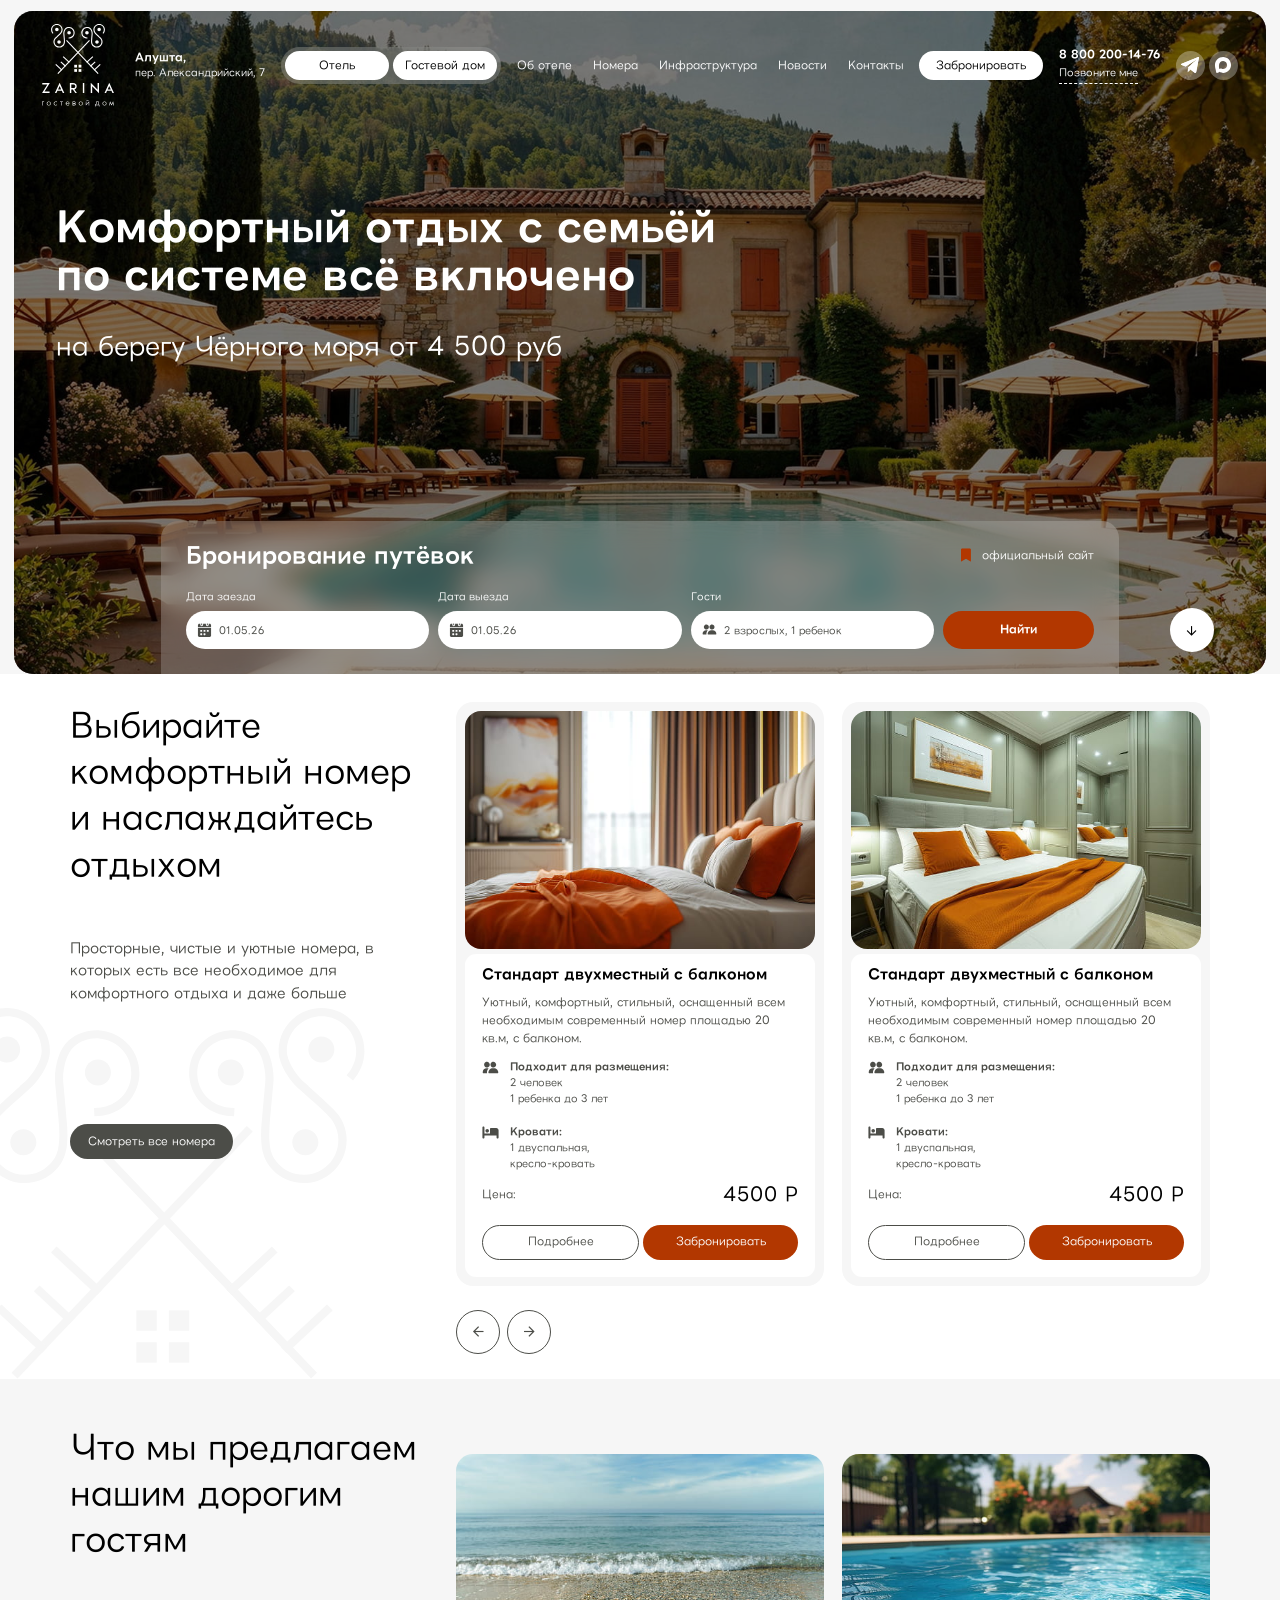
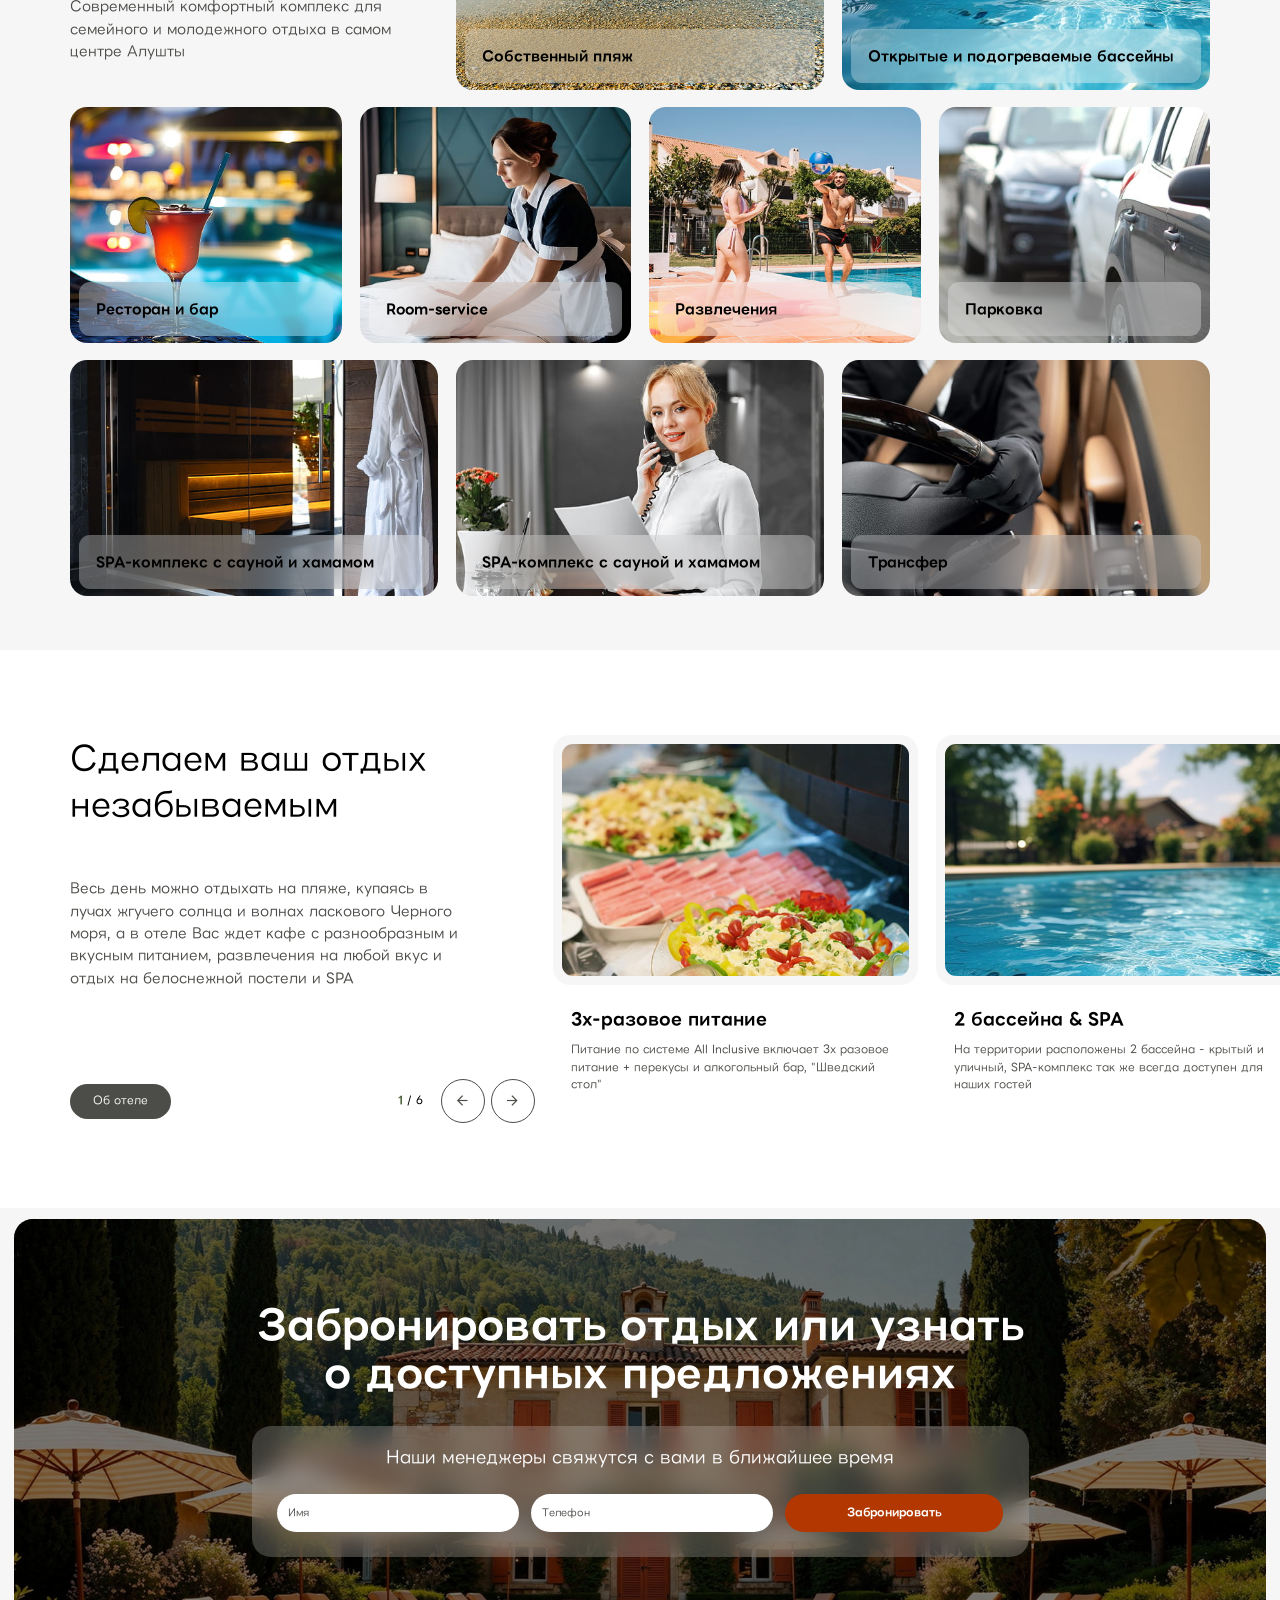
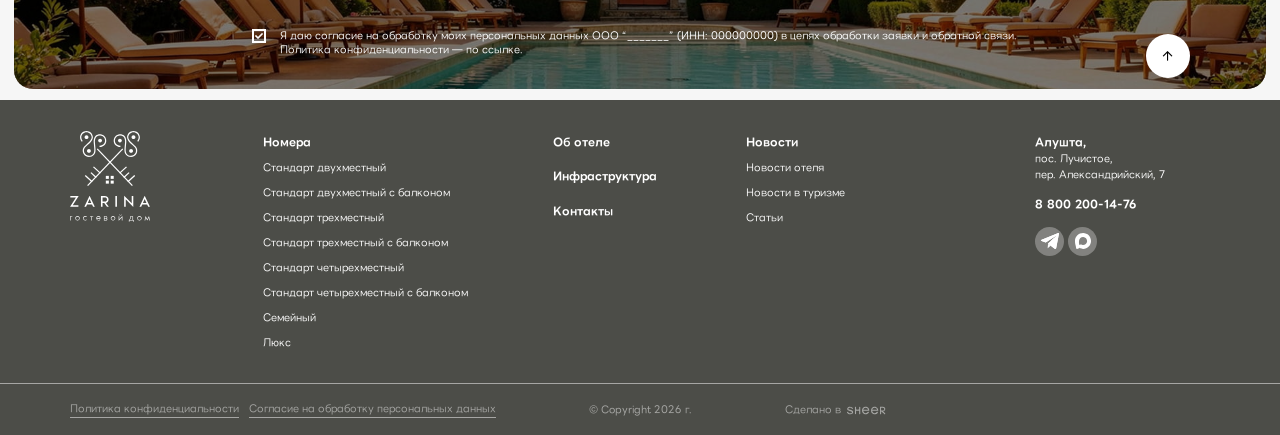
==== commit 4e173738: "Add files via upload" ====
--- a/index.html
+++ b/index.html
@@ -35,7 +35,7 @@
 					</div>
 					<div class="header__left">
 						<a href="#" class="logo">
-							<img src="img/logo.svg" alt="alt">
+							<img src="img/logo_header.svg" alt="alt">
 						</a>
 						<div class="header__location"><strong>Алушта,</strong> пер. Александрийский, 7</div>
 					</div>
@@ -89,6 +89,7 @@
 				</ul>
 				<div class="header__location"><strong>Алушта,</strong> пер. Александрийский, 7</div>
 			</div>
+			<div class="menu-overlay"></div>
 		</header>
 
 		<section class="billbord">
--- a/css/main.css
+++ b/css/main.css
@@ -16,13 +16,13 @@
 }
 
 body {
-	 font-family: 'LINE Seed JP';
-font-size: 16px;
-line-height: 160%;
-color: #4c4d48;
+	font-family: 'LINE Seed JP';
+	font-size: 16px;
+	line-height: 160%;
+	color: #4c4d48;
 	overflow-x: hidden;
 	margin: 0;
-background: #f6f6f6;
+	background: #f6f6f6;
 }
 button {
 	cursor: pointer;
@@ -31,9 +31,9 @@
 	font-family: inherit;
 }
 input {
--webkit-appearance: none;
--moz-appearance: none;
-appearance: none;
+	-webkit-appearance: none;
+	-moz-appearance: none;
+	appearance: none;
 }
 button,
 textarea,
@@ -41,11 +41,11 @@
 input[type="text"],
 input[type="button"],
 input[type="submit"] {
-  -webkit-appearance: none;
-}
-*:link, 
-*:visited, 
-*:hover, 
+	-webkit-appearance: none;
+}
+*:link,
+*:visited,
+*:hover,
 *:focus,
 *:active {
 	outline: 0;
@@ -54,7 +54,7 @@
 a, button, input, img {
 	transition: all 0.3s;
 }
-h1,h2,h3,h4,h5,h6 {
+h1, h2, h3, h4, h5, h6 {
 	padding: 0;
 	margin: 0;
 	font-weight: normal;
@@ -104,26 +104,40 @@
 	transition: all 0.3s;
 	color: #fff;
 }
+.wrapper--page .header,
 .header.fixed {
 	padding: 15px 0;
-	background: #f6f6f6;
+	background: #fff;
 	color: #000;
 }
+.wrapper--page .header .socials-list a,
 .header.fixed .socials-list a {
-	background: rgba(0, 0, 0, 0.3);
-}
+	background: #fff;
+}
+.wrapper--page .header .socials-list a img,
+.header.fixed .socials-list a img {
+  filter: brightness(30%);
+}
+.wrapper--page .header .header__buttons,
 .header.fixed .header__buttons {
-	background: rgba(0, 0, 0, 0.3);
-}
+background: rgba(81, 103, 65, 0.3);
+}
+.wrapper--page .header .logo img,
 .header.fixed .logo img {
-width: 80px;
-  filter: brightness(0%);
-}
+	width: 80px;
+	filter: none;
+}
+.wrapper--page .header .menu__list a::after,
 .header.fixed .menu__list a::after {
 	background: #000;
 }
+.wrapper--page .header .link-page,
 .header.fixed .link-page {
-	border-color: #000;
+	color: #4c4d48;
+	border-color: #4c4d48;
+}
+.header .logo img {
+	  filter: brightness(0) invert(1);
 }
 .logo img {
 	width: 104px;
@@ -187,8 +201,8 @@
 	display: inline-flex;
 	align-items: center;
 	backdrop-filter: blur(12.5px);
-background: rgba(255, 255, 255, 0.2);
-border-radius: 80px;
+	background: rgba(255, 255, 255, 0.2);
+	border-radius: 80px;
 }
 .header .header__buttons .btn-main {
 	padding: 0 16px;
@@ -209,11 +223,11 @@
 }
 
 .billbord {
-    min-height: 920px;
-    margin: 0 20px;
-    padding-top: 255px;
-    margin-top: 16px;
-    border-radius: 28px;
+	min-height: 920px;
+	margin: 0 20px;
+	padding-top: 255px;
+	margin-top: 16px;
+	border-radius: 28px;
 	color: #fff;
 	background-image: url(../img/billbord.jpg);
 	background-repeat: no-repeat;
@@ -243,15 +257,15 @@
 .billbord__title {
 	font-size: 58px;
 	margin-bottom: 43px;
-line-height: 120%;
-font-weight: 700;
+	line-height: 120%;
+	font-weight: 700;
 }
 .billbord__content {
 	max-width: 1000px;
 }
 .billbord__descr {
 	font-size: 36px;
-line-height: 140%;
+	line-height: 140%;
 }
 .form-booking {
 	width: 1385px;
@@ -264,8 +278,8 @@
 	right: 0;
 	margin: 0 auto;
 	background: rgba(255, 255, 255, 0.2);
-backdrop-filter: blur(12.5px);
-z-index: 2;
+	backdrop-filter: blur(12.5px);
+	z-index: 2;
 }
 .form-booking__head {
 	margin-bottom: 28px;
@@ -274,9 +288,9 @@
 	justify-content: space-between;
 }
 .form-booking__title {
-font-size: 32px;
-line-height: 140%;
-font-weight: 700;
+	font-size: 32px;
+	line-height: 140%;
+	font-weight: 700;
 }
 .form-booking__official {
 	gap: 17px;
@@ -291,9 +305,9 @@
 	position: relative;
 }
 .item-form__title {
-		font-size: 14px;
+	font-size: 14px;
 	margin-bottom: 10px;
-line-height: 140%;
+	line-height: 140%;
 }
 .item-form input,
 .item-form textarea,
@@ -302,8 +316,8 @@
 	padding: 0 16px;
 	border-radius: 60px;
 	font-size: 14px;
-line-height: 140%;
-color: #4c4d48;
+	line-height: 140%;
+	color: #4c4d48;
 	width: 100%;
 	background: #fff;
 	font-family: 'LINE Seed JP';
@@ -321,19 +335,19 @@
 	height: 56px;
 	padding: 0 32px;
 	font-size: 16px;
-line-height: 160%;
-color: #fff;
-font-weight: 700;
-border-radius: 60px;
-background: #b23700;
-font-family: 'LINE Seed JP';
-border: none;
-cursor: pointer;
-transition: all 0.3s;
-display: inline-flex;
-align-items: center;
-justify-content: center;
-text-align: center;
+	line-height: 160%;
+	color: #fff;
+	font-weight: 700;
+	border-radius: 60px;
+	background: #b23700;
+	font-family: 'LINE Seed JP';
+	border: none;
+	cursor: pointer;
+	transition: all 0.3s;
+	display: inline-flex;
+	align-items: center;
+	justify-content: center;
+	text-align: center;
 }
 .form-booking__line .btn-main {
 	min-width: 218px;
@@ -384,16 +398,16 @@
 }
 .title-section {
 	font-size: 48px;
-line-height: 140%;
-color: #000;
-font-weight: 400;
+	line-height: 140%;
+	color: #000;
+	font-weight: 400;
 }
 .catalog .title-section {
 	margin-bottom: 72px;
 }
 .descr-section {
 	font-size: 20px;
-line-height: 160%;
+	line-height: 160%;
 }
 .catalog .descr-section {
 	max-width: 500px;
@@ -401,27 +415,30 @@
 .catalog .btn-main.btn-main--dark {
 	padding: 0 24px;
 	height: 50px;
-	margin-top: 174px; 
+	margin-top: 174px;
 }
 .btn-main.btn-main--dark {
 	background: #4c4d48;
 	font-weight: 400;
 	border: 1px solid transparent;
 }
-.slider-about:not(.slick-initialized) > *:not(:first-child),
-.slider-catalog:not(.slick-initialized) > *:not(:first-child) {
-  display: none;
-}
+.slider-documents:not(.slick-initialized)>*:not(:first-child),
+.slider-about:not(.slick-initialized)>*:not(:first-child),
+.slider-catalog:not(.slick-initialized)>*:not(:first-child) {
+	display: none;
+}
+.slider-documents .slick-track,
 .slider-about .slick-track,
 .slider-catalog .slick-track {
-  display: flex !important;
-}
+	display: flex !important;
+}
+.slider-documents .slick-slide,
 .slider-about .slick-slide,
 .slider-catalog .slick-slide {
-  height: inherit !important;
+	height: inherit !important;
 }
 .slider-about .slick-slide,
-.row > div,
+.row>div,
 .slider-catalog .slick-slide {
 	padding: 0 12px;
 }
@@ -430,7 +447,7 @@
 .slider-catalog .slick-list {
 	margin: 0 -12px;
 }
-.row.row--main > div {
+.row.row--main>div {
 	margin-bottom: 24px;
 }
 .row.row--main {
@@ -472,9 +489,9 @@
 .item-catalog__title {
 	font-size: 20px;
 	margin-bottom: 12px;
-line-height: 160%;
-color: #000;
-font-weight: 700;
+	line-height: 160%;
+	color: #000;
+	font-weight: 700;
 	display: block;
 }
 .item-catalog__text {
@@ -521,8 +538,8 @@
 }
 .price-main {
 	font-size: 28px;
-line-height: 140%;
-color: #000;
+	line-height: 140%;
+	color: #000;
 }
 .item-catalog__buttons {
 	padding-top: 24px;
@@ -540,12 +557,12 @@
 }
 .btn-main.btn-main--border {
 	border: 1px solid #4c4d48;
-color: #4c4d48;
-background: transparent;
+	color: #4c4d48;
+	background: transparent;
 }
 .slick-arrow {
-width: 64px;
-height: 64px;
+	width: 64px;
+	height: 64px;
 	font-size: 18px;
 	border-radius: 50%;
 	color: #4c4d48;
@@ -555,8 +572,8 @@
 	transition: all 0.3s;
 	cursor: pointer;
 	-webkit-transform: translate(0, -50%);
-    -ms-transform: translate(0, -50%);
-    transform: translate(0, -50%);
+	-ms-transform: translate(0, -50%);
+	transform: translate(0, -50%);
 	z-index: 2;
 	background: #fff;
 	display: flex;
@@ -619,15 +636,15 @@
 	padding: 24px;
 	border-radius: 16px;
 	backdrop-filter: blur(25px);
-background: rgba(255, 255, 255, 0.3);
+	background: rgba(255, 255, 255, 0.3);
 	width: 100%;
 	margin-top: auto;
 }
 .item-service__title {
 	font-size: 20px;
-line-height: 140%;
-color: #000;
-font-weight: 700;
+	line-height: 140%;
+	color: #000;
+	font-weight: 700;
 }
 .item-service__text {
 	max-height: 0;
@@ -670,11 +687,11 @@
 	height: 363px;
 	margin-bottom: 3px;
 	border-radius: 24px;
-background: #f6f6f6;
-flex: none;
-width: 100%;
-transition: all 0.6s;
-display: flex;
+	background: #f6f6f6;
+	flex: none;
+	width: 100%;
+	transition: all 0.6s;
+	display: flex;
 }
 .item-about__image {
 	border-radius: 16px;
@@ -690,16 +707,16 @@
 .item-about__content {
 	padding: 26px;
 	border-radius: 24px;
-background: #fff;
+	background: #fff;
 	width: 100%;
 	transition: 0.3s;
 }
 .item-about__title {
 	font-size: 24px;
 	margin-bottom: 12px;
-line-height: 160%;
-color: #000;
-font-weight: 700;
+	line-height: 160%;
+	color: #000;
+	font-weight: 700;
 }
 .slider-count-about strong {
 	color: #516741;
@@ -765,20 +782,20 @@
 }
 .consultation__form {
 	padding: 28px 36px 36px;
-border-radius: 28px;
+	border-radius: 28px;
 	backdrop-filter: blur(12.5px);
-background: rgba(255, 255, 255, 0.2);
+	background: rgba(255, 255, 255, 0.2);
 }
 .consultation__form-title {
 	font-size: 24px;
 	margin-bottom: 36px;
 	text-align: center;
-line-height: 140%;
+	line-height: 140%;
 }
 .checkbox {
-font-size: 14px;
-line-height: 140%;
-color: #fff;
+	font-size: 14px;
+	line-height: 140%;
+	color: #fff;
 }
 .checkbox a {
 	color: inherit;
@@ -854,8 +871,8 @@
 .footer__title {
 	font-size: 16px;
 	margin-bottom: 12px;
-line-height: 160%;
-font-weight: 700;
+	line-height: 160%;
+	font-weight: 700;
 }
 .footer__nav li {
 	margin-bottom: 12px;
@@ -886,11 +903,11 @@
 }
 .phone-main {
 	font-size: 16px;
-line-height: 140%;
-font-weight: 700;
-display: inline-block;
-vertical-align: middle;
-color: inherit;
+	line-height: 140%;
+	font-weight: 700;
+	display: inline-block;
+	vertical-align: middle;
+	color: inherit;
 }
 .footer .phone-main {
 	margin: 20px 0;
@@ -939,3 +956,220 @@
 	display: inline-block;
 	vertical-align: middle;
 }
+.xdsoft_datetimepicker {
+	font-family: 'LINE Seed JP';
+}
+
+.billbord-page {
+	padding-top: 119px;
+	min-height: 740px;
+	border-radius: 28px;
+	margin: 13px 20px;
+	margin-bottom: 0;
+	color: #fff;
+	background-image: url(../img/billbord_about.jpg);
+	background-repeat: no-repeat;
+	background-position: center;
+	background-size: cover;
+	position: relative;
+	z-index: 1;
+}
+.billbord-page::before {
+	position: absolute;
+	display: block;
+	content: " ";
+	top: 0;
+	left: 0;
+	width: 100%;
+	height: 100%;
+	border-radius: 28px;
+	z-index: -1;
+background: linear-gradient(90deg, rgba(0, 0, 0, 0.7) 0%, rgba(0, 0, 0, 0) 86.76%);
+}
+.wrapper--page {
+	padding-top: 121px;
+}
+.billbord__content {
+	max-width: 786px;
+}
+.billbord-page__title {
+	font-size: 48px;
+	margin-bottom: 27px;
+line-height: 140%;
+font-weight: 700;
+}
+.billbord-page__descr {
+	font-size: 22px;
+line-height: 160%;
+}
+.page-about {
+	font-size: 20px;
+line-height: 160%;
+color: #4c4d48;
+}
+.page-about img {
+	border-radius: 24px;
+	max-width: 100%;
+	height: auto;
+	display: block;
+}
+.page-about h2 {
+	font-size: 30px;
+	margin-bottom: 29px;
+	font-weight: 400;
+line-height: 140%;
+color: #000;
+}
+.page-about .row {
+	margin-bottom: 50px;
+	align-items: center;
+}
+.page-about .btn-main {
+	min-width: 260px;
+	margin-top: 64px;
+}
+.numbers-wrapper {
+	margin: 64px 0;
+	display: flex;
+	align-items: flex-start;
+	justify-content: space-between;
+}
+.item-number__value {
+	font-size: 48px;
+	margin-bottom: 20px;
+line-height: 140%;
+color: #000;
+}
+.item-number p {
+	margin: 0;
+}
+.page-about .col-lg-7 + .col-lg-5 {
+	padding-left: 50px;
+}
+.page-about {
+	padding: 50px 0;
+}
+
+.sertificats {
+	padding-top: 51px;
+	padding-bottom: 102px;
+	margin-bottom: 37px;
+	background: #fff;
+}
+.sertificats__content {
+	padding: 36px 67px;
+	font-size: 24px;
+	border-radius: 16px;
+line-height: 160%;
+color: #112323;
+background: #f6f6f6;
+}
+.sertificats__title {
+	font-size: 32px;
+	margin-bottom: 30px;
+line-height: 160%;
+letter-spacing: 0.05em;
+color: #112323;
+font-weight: 700;
+}
+.sertificats .title-section {
+	margin-bottom: 60px;
+}
+.sertificats__content .btn-main {
+	height: 73px;
+	font-size: 18px;
+	margin-top: 65px;
+	font-weight: 400;
+}
+.copy {
+	color: #516741;
+	display: inline;
+}
+.copy__value {
+	display: inline;
+}
+.copy__btn {
+	width: 24px;
+	height: 24px;
+	margin-left: 5px;
+	cursor: pointer;
+	display: inline-block;
+	vertical-align: top;
+	background-image: url(../img/copy.svg);
+	background-repeat: no-repeat;
+	background-position: center;
+	background-size: contain;
+}
+.copy-tooltip {
+    position: absolute;
+    display: none;
+    background: rgba(0, 0, 0, 0.8);
+    color: #fff;
+    padding: 5px 10px;
+    font-size: 12px;
+    border-radius: 4px;
+    z-index: 9999;
+    pointer-events: none; 
+}
+.item-document {
+	height: 450px;
+	padding: 36px;
+	border-radius: 24px;
+	background: #f6f6f6;
+	display: flex;
+	flex-direction: column;
+	align-items: flex-start;
+}
+.item-document__title {
+	font-size: 24px;
+line-height: 140%;
+color: #000;
+font-weight: 400;
+	display: block;
+	width: 100%;
+}
+.item-document__bottom {
+	border-top: 1px solid #8b8b8b;
+	padding-top: 24px;
+	width: 100%;
+	margin-top: auto;
+	gap: 15px;
+	display: flex;
+	align-items: center;
+	justify-content: space-between;
+}
+.item-document__type {
+padding: 3px 14px 8px;
+font-size: 20px;
+line-height: 140%;
+color: #4c4d48;
+border-radius: 60px;
+border: 1px solid #516741;
+display: block;
+}
+.item-document__date {
+	font-size: 16px;
+line-height: 140%;
+text-align: right;
+color: #4c4d48;
+	display: block;
+}
+.item-document__size {
+	font-size: 13px;
+line-height: 140%;
+text-align: right;
+color: #516741;
+display: block;
+}
+.slider-documents {
+	padding: 0 70px;
+}
+.slider-documents .slick-prev {
+	left: 0;
+}
+.slider-documents .slick-next {
+	right: 0;
+}
+.page-about p {
+	margin-bottom: 15px;
+}
--- a/css/media.css
+++ b/css/media.css
@@ -396,6 +396,83 @@
     .header.fixed .logo img {
         width: 65px;
     }
+    .page-about .btn-main {
+        min-width: 230px;
+        margin-top: 50px;
+    }
+    .page-about {
+        font-size: 18px;
+    }
+    .item-number__value {
+        font-size: 40px;
+        margin-bottom: 10px;
+    }
+    .numbers-wrapper {
+        margin: 52px 0;
+    }
+    .page-about .col-lg-7+.col-lg-5 {
+        padding-left: 35px;
+    }
+    .page-about h2 {
+        font-size: 27px;
+        margin-bottom: 24px;
+    }
+    .sertificats__content {
+        padding: 31px 42px;
+        font-size: 21px;
+    }
+    .sertificats__title {
+        font-size: 28px;
+        margin-bottom: 24px;
+    }
+    .sertificats__content .btn-main {
+        height: 65px;
+        font-size: 16px;
+        margin-top: 42px;
+    }
+    .slider-documents {
+        padding: 0 52px;
+    }
+    .item-document {
+        height: 372px;
+        padding: 27px;
+    }
+    .item-document__title {
+        font-size: 21px;
+    }
+    .item-document__type {
+        padding: 3px 12px 6px;
+        font-size: 17px;
+    }
+    .item-document__date {
+        font-size: 14px;
+    }
+    .item-document__size {
+        font-size: 11px;
+    }
+    .sertificats {
+        padding-bottom: 70px;
+    }
+    .sertificats .title-section {
+        margin-bottom: 40px;
+    }
+    .billbord-page {
+        padding-top: 90px;
+        min-height: 670px;
+        border-radius: 28px;
+        margin: 11px 15px;
+        margin-bottom: 0;
+    }
+    .billbord-page__title {
+        font-size: 43px;
+        margin-bottom: 22px;
+    }
+    .billbord-page__descr {
+        font-size: 19px;
+    }
+    .billbord__content {
+        max-width: 708px;
+    }
 }
 
 @media only screen and (max-width : 1400px) {
@@ -773,6 +850,47 @@
     .header.fixed .logo img {
         width: 50px;
     }
+    .page-about {
+        font-size: 15px;
+    }
+    .page-about .btn-main {
+        min-width: 190px;
+        margin-top: 15px;
+    }
+    .sertificats__content {
+        padding: 25px 30px;
+        font-size: 18px;
+    }
+    .sertificats__title {
+        font-size: 25px;
+        margin-bottom: 17px;
+    }
+    .sertificats__content .btn-main {
+        height: 57px;
+        font-size: 14px;
+        margin-top: 35px;
+    }
+    .item-document {
+        height: 313px;
+        padding: 20px;
+        border-radius: 20px;
+    }
+    .item-document__title {
+        font-size: 17px;
+    }
+    .item-document__type {
+        padding: 3px 10px 4px;
+        font-size: 15px;
+    }
+    .item-document__date {
+        font-size: 13px;
+    }
+    .item-document__size {
+        font-size: 10px;
+    }
+    .page-about .row {
+        margin-bottom: 32px;
+    }
 }
 
 /* Large Devices, Wide Screens */
@@ -783,6 +901,30 @@
     .header__wrapper .header__buttons,
     .header__wrapper .socials-list {
         display: none;
+    }
+    .page-about h2 {
+        font-size: 22px;
+        margin-bottom: 20px;
+    }
+    .page-about .col-lg-7+.col-lg-5 {
+        padding-left: 9px;
+    }
+    .sertificats__content {
+        padding: 20px 20px;
+        font-size: 14px;
+    }
+    .sertificats__title {
+        font-size: 21px;
+        margin-bottom: 14px;
+    }
+    .slider-documents {
+        padding: 0 25px;
+    }
+    .item-document__title {
+        font-size: 15px;
+    }
+    .item-document {
+        height: 272px;
     }
 }
 
@@ -872,7 +1014,7 @@
     .catalog .btn-main.btn-main--dark {
         padding: 0 30px;
         height: 45px;
-        margin-top: 30px;
+        margin-top: 25px;
     }
     .properties__item {
         gap: 15px;
@@ -1041,10 +1183,12 @@
         width: 57px;
         margin-left: 7px;
     }
+    .wrapper--page .header .logo img,
     .header.fixed .logo img,
     .logo img {
         width: 55px;
     }
+    .wrapper--page .header,
     .header.fixed {
         padding: 10px 0;
     }
@@ -1061,6 +1205,7 @@
     .phone-mobile i {
         transform: rotate(4deg);
     }
+    .wrapper--page .header .sandwich div,
     .header.fixed .sandwich div {
         background: #000;
     }
@@ -1213,6 +1358,84 @@
     .body--menu .header .logo img {
         filter: brightness(0%);
     }
+    .slider-catalog {
+        margin-top: 30px;
+    }
+    .footer .logo img {
+        width: 90px;
+    }
+    .footer .logo {
+        margin-bottom: 15px;
+        display: inline-block;
+        vertical-align: middle;
+    }
+    .wrapper--page {
+        padding-top: 83px;
+    }
+    .billbord-page {
+        margin: 0 5px;
+        margin-top: 10px;
+        padding-top: 75px;
+        min-height: 580px;
+    }
+    .billbord-page,
+    .billbord-page::before {
+        border-radius: 20px;
+    }
+    .billbord-page__title {
+        font-size: 28px;
+        margin-bottom: 20px;
+    }
+    .billbord-page__descr {
+        font-size: 16px;
+    }
+    .page-about {
+        padding: 45px 0;
+    }
+    .page-about img {
+        border-radius: 20px;
+        margin: 20px 0;
+    }
+    .numbers-wrapper {
+        margin: 10px 0;
+        gap: 0 10px;
+        display: grid;
+        grid-template-columns: 1fr 1fr;
+    }
+    .item-number__value {
+        font-size: 36px;
+        margin-bottom: 5px;
+    }
+    .item-number {
+        font-size: 14px;
+    }
+    .page-about h2 {
+        font-size: 20px;
+        margin-bottom: 15px;
+    }
+    .page-about .row {
+        margin-bottom: 15px;
+    }
+    .page-about p:last-child {
+        margin-bottom: 0;
+    }
+    .page-about {
+        padding-bottom: 30px;
+    }
+    .sertificats {
+        padding-top: 37px;
+        padding-bottom: 45px;
+        margin-bottom: 25px;
+    }
+    .sertificats .title-section {
+        margin-bottom: 30px;
+    }
+    .sertificats__content .btn-main {
+        padding: 0 15px;
+    }
+    .slider-documents {
+        margin-top: 25px;
+    }
 }
 
 
